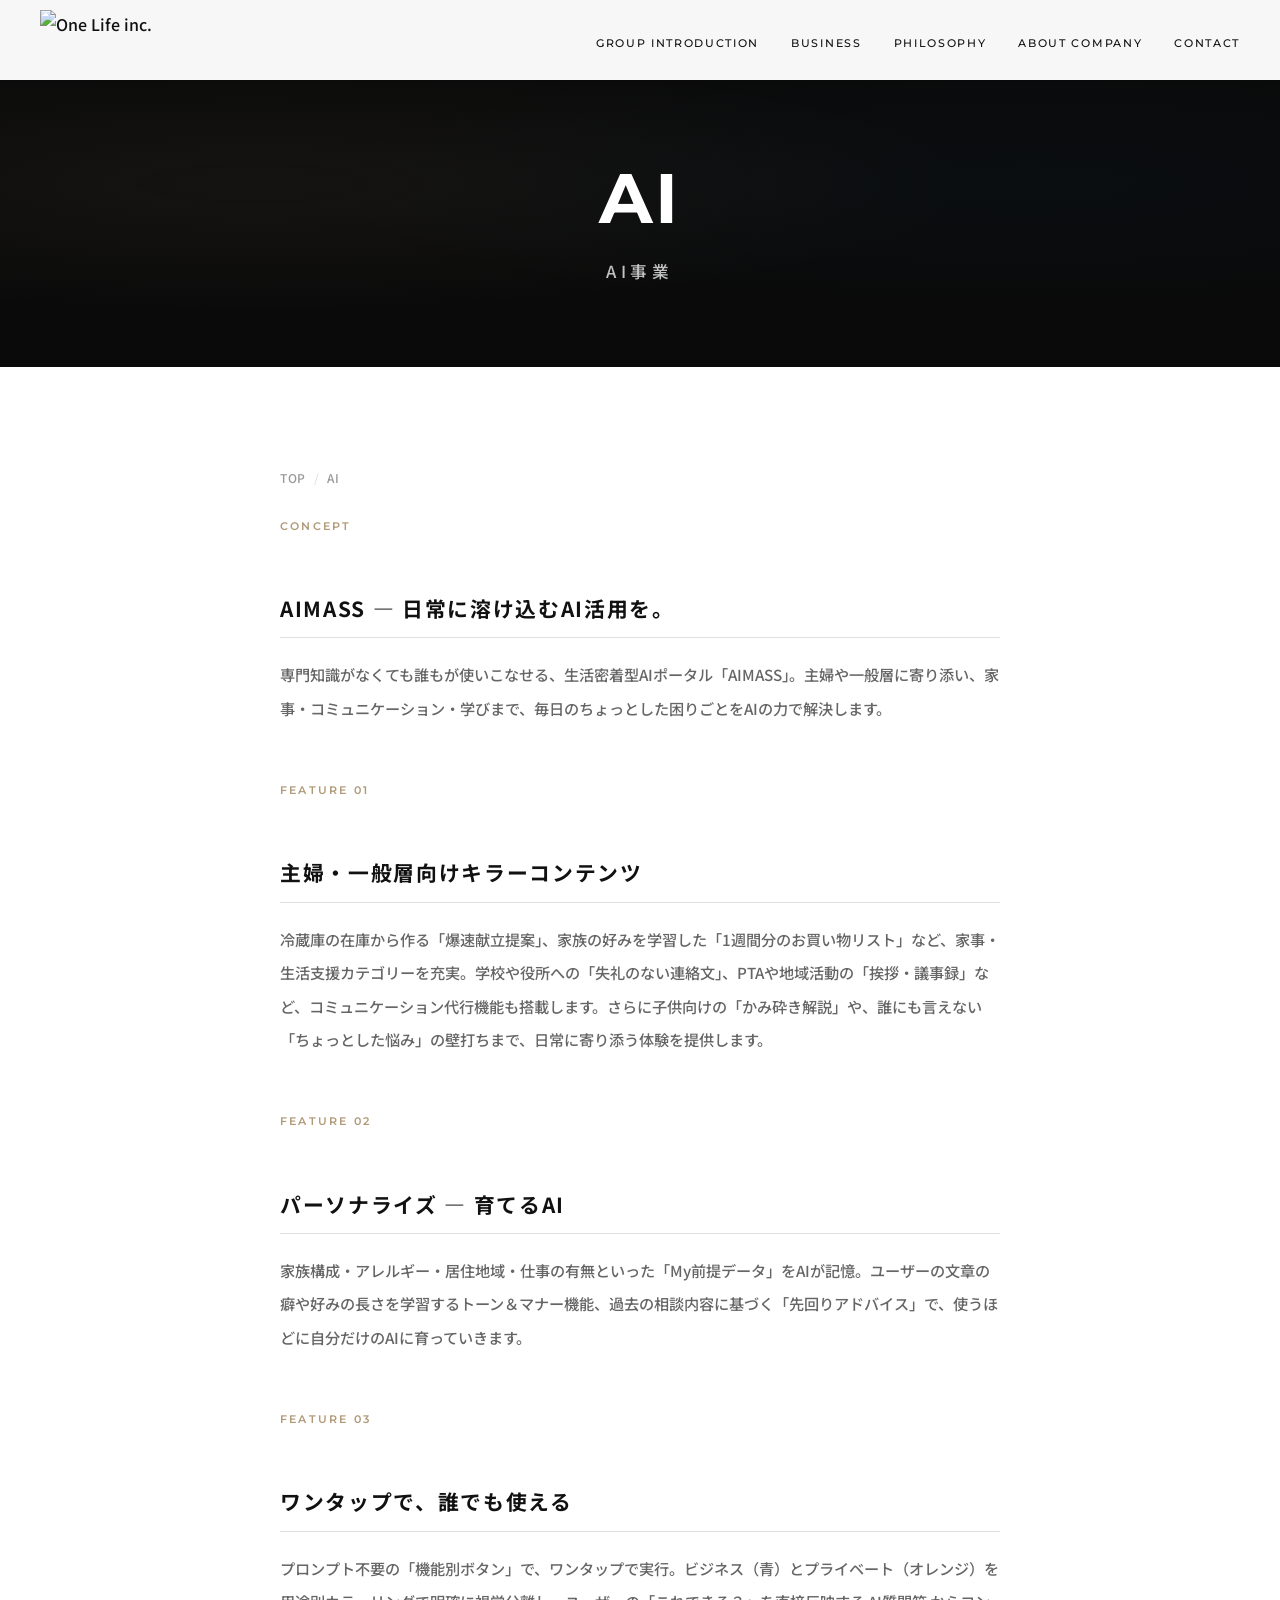
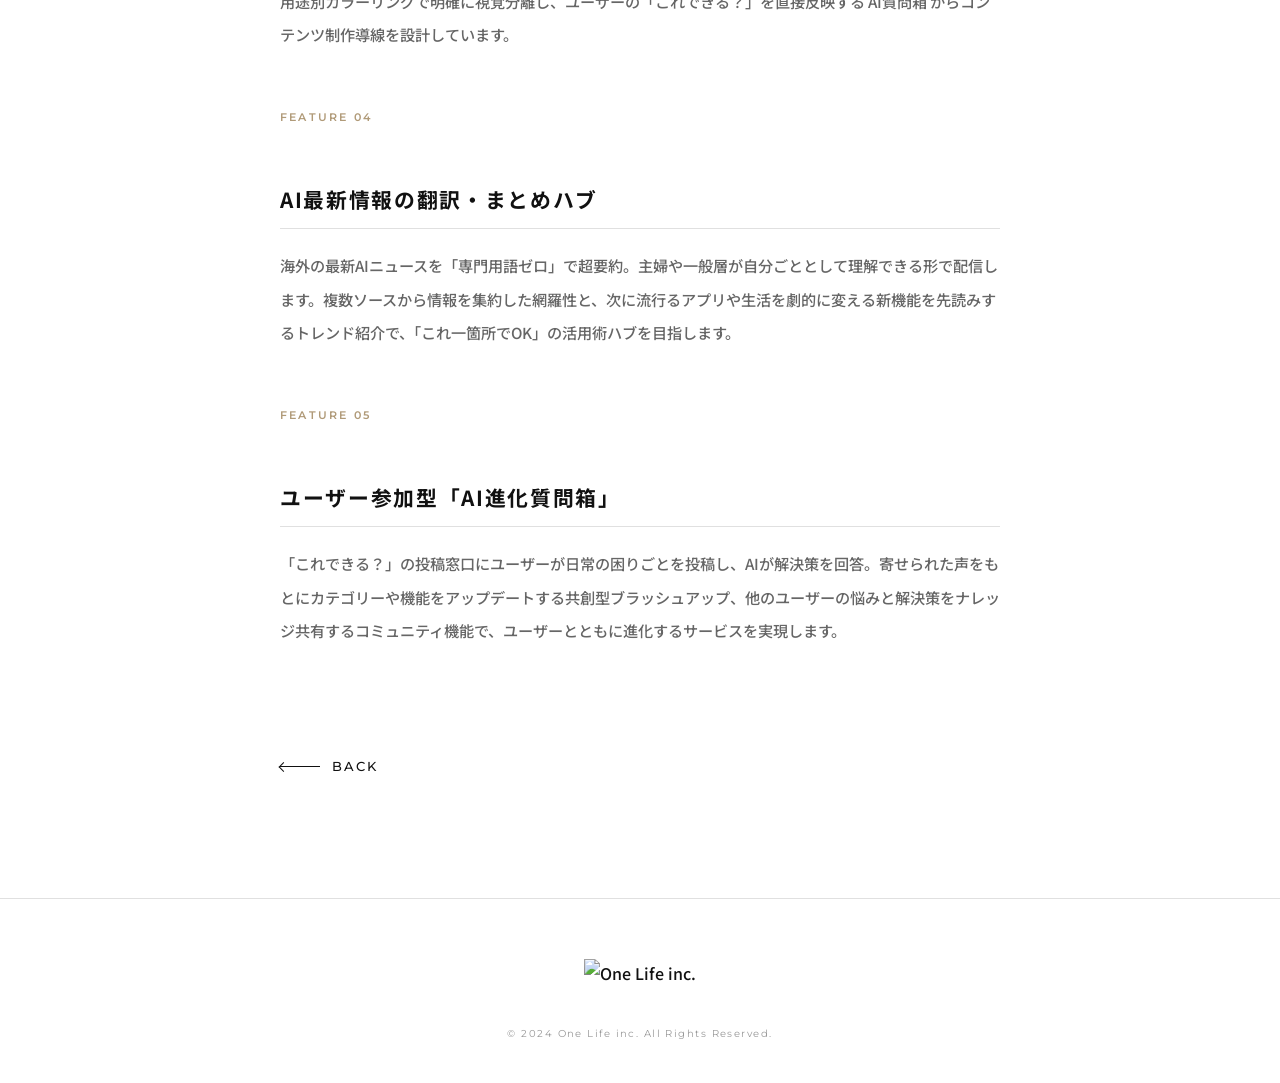
==== ai.html @ 0513c684 "Unify page titles to 株式会社OneLife across all pages Co-Authored-By: Claude Opus 4.6 (1M context) <nore" ====
<!DOCTYPE html>
<html lang="ja">
<head>
  <meta charset="UTF-8">
  <meta name="viewport" content="width=device-width, initial-scale=1.0">
  <title>株式会社OneLife</title>
  <link rel="preconnect" href="https://fonts.googleapis.com">
  <link rel="preconnect" href="https://fonts.gstatic.com" crossorigin>
  <link href="https://fonts.googleapis.com/css2?family=Cormorant+Garamond:ital,wght@0,300;0,400;0,500;0,600;0,700;1,300;1,400&family=Noto+Sans+JP:wght@100;300;400;500;700&family=Noto+Serif+JP:wght@300;400;500;600;700&family=Montserrat:wght@300;400;500;600;700&display=swap" rel="stylesheet">
  <link rel="icon" href="https://res.cloudinary.com/duismpfyp/image/upload/b_white,r_max/v1774767021/OneLife_pcms1d.png" type="image/png">
  <link rel="stylesheet" href="css/style.css">
  <link rel="stylesheet" href="css/subpage.css">
</head>
<body>
  <header id="header" class="header is-scrolled">
    <div class="header-inner">
      <a href="index.html" class="logo">
        <img src="https://res.cloudinary.com/duismpfyp/image/upload/v1774767021/OneLife_pcms1d.png" alt="One Life inc." class="logo-img">
      </a>
      <nav class="nav-primary">
        <ul class="nav-list">
          <li><a href="index.html#introduction">GROUP INTRODUCTION</a></li>
          <li><a href="index.html#business">BUSINESS</a></li>
          <li><a href="index.html#message">PHILOSOPHY</a></li>
          <li><a href="index.html#company">ABOUT COMPANY</a></li>
          <li><a href="index.html#contact">CONTACT</a></li>
        </ul>
      </nav>
      <button class="hamburger" id="hamburger" aria-label="メニューを開く">
        <span></span><span></span><span></span>
      </button>
    </div>
  </header>
  <div class="mobile-nav" id="mobileNav">
    <nav>
      <ul>
        <li><a href="index.html#introduction">GROUP INTRODUCTION</a></li>
        <li><a href="index.html#business">BUSINESS</a></li>
        <li><a href="index.html#message">PHILOSOPHY</a></li>
        <li><a href="index.html#company">ABOUT COMPANY</a></li>
        <li><a href="index.html#contact">CONTACT</a></li>
      </ul>
    </nav>
  </div>

  <div class="page-header">
    <div class="page-header-inner">
      <span class="section-label">AI</span>
      <h1 class="section-title">AI事業</h1>
    </div>
  </div>

  <div class="page-body">
    <div class="container">
      <div class="breadcrumb">
        <a href="index.html">TOP</a><span>/</span>AI
      </div>

      <div class="page-content">
        <div class="mvv-block">
          <span class="mvv-label">CONCEPT</span>
          <h3 class="mvv-heading">AIMASS ― 日常に溶け込むAI活用を。</h3>
          <p>専門知識がなくても誰もが使いこなせる、生活密着型AIポータル「AIMASS」。主婦や一般層に寄り添い、家事・コミュニケーション・学びまで、毎日のちょっとした困りごとをAIの力で解決します。</p>
        </div>

        <div class="mvv-block">
          <span class="mvv-label">FEATURE 01</span>
          <h3 class="mvv-heading">主婦・一般層向けキラーコンテンツ</h3>
          <p>冷蔵庫の在庫から作る「爆速献立提案」、家族の好みを学習した「1週間分のお買い物リスト」など、家事・生活支援カテゴリーを充実。学校や役所への「失礼のない連絡文」、PTAや地域活動の「挨拶・議事録」など、コミュニケーション代行機能も搭載します。さらに子供向けの「かみ砕き解説」や、誰にも言えない「ちょっとした悩み」の壁打ちまで、日常に寄り添う体験を提供します。</p>
        </div>

        <div class="mvv-block">
          <span class="mvv-label">FEATURE 02</span>
          <h3 class="mvv-heading">パーソナライズ ― 育てるAI</h3>
          <p>家族構成・アレルギー・居住地域・仕事の有無といった「My前提データ」をAIが記憶。ユーザーの文章の癖や好みの長さを学習するトーン＆マナー機能、過去の相談内容に基づく「先回りアドバイス」で、使うほどに自分だけのAIに育っていきます。</p>
        </div>

        <div class="mvv-block">
          <span class="mvv-label">FEATURE 03</span>
          <h3 class="mvv-heading">ワンタップで、誰でも使える</h3>
          <p>プロンプト不要の「機能別ボタン」で、ワンタップで実行。ビジネス（青）とプライベート（オレンジ）を用途別カラーリングで明確に視覚分離し、ユーザーの「これできる？」を直接反映する AI質問箱 からコンテンツ制作導線を設計しています。</p>
        </div>

        <div class="mvv-block">
          <span class="mvv-label">FEATURE 04</span>
          <h3 class="mvv-heading">AI最新情報の翻訳・まとめハブ</h3>
          <p>海外の最新AIニュースを「専門用語ゼロ」で超要約。主婦や一般層が自分ごととして理解できる形で配信します。複数ソースから情報を集約した網羅性と、次に流行るアプリや生活を劇的に変える新機能を先読みするトレンド紹介で、「これ一箇所でOK」の活用術ハブを目指します。</p>
        </div>

        <div class="mvv-block">
          <span class="mvv-label">FEATURE 05</span>
          <h3 class="mvv-heading">ユーザー参加型「AI進化質問箱」</h3>
          <p>「これできる？」の投稿窓口にユーザーが日常の困りごとを投稿し、AIが解決策を回答。寄せられた声をもとにカテゴリーや機能をアップデートする共創型ブラッシュアップ、他のユーザーの悩みと解決策をナレッジ共有するコミュニティ機能で、ユーザーとともに進化するサービスを実現します。</p>
        </div>
      </div>

      <a href="index.html#ai" class="back-link"><span class="back-arrow"></span> BACK</a>
    </div>
  </div>

  <footer class="footer">
    <div class="footer-inner">
      <div class="footer-logo">
        <img src="https://res.cloudinary.com/duismpfyp/image/upload/v1774767021/OneLife_pcms1d.png" alt="One Life inc." class="footer-logo-img">
      </div>
      <p class="footer-copyright">&copy; 2024 One Life inc. All Rights Reserved.</p>
    </div>
  </footer>
  <script src="js/main.js"></script>
</body>
</html>
---- css/style.css ----
/* ============================================
   One Life inc. - Corporate Website
   Design inspired by Roland Group HD
   ============================================ */

/* --- Reset & Base --- */
*,
*::before,
*::after {
  margin: 0;
  padding: 0;
  box-sizing: border-box;
}

:root {
  --color-primary: #c9b090;
  --color-primary-dark: #b09a78;
  --color-accent: #066aab;
  --color-black: #111111;
  --color-dark: #1a1a1a;
  --color-gray: #666666;
  --color-gray-light: #999999;
  --color-border: #e0e0e0;
  --color-bg: #ffffff;
  --color-bg-dark: #0a0a0a;
  --color-bg-section: #f8f7f5;

  --font-en: 'Cormorant Garamond', 'Montserrat', serif;
  --font-en-sans: 'Montserrat', sans-serif;
  --font-jp: 'Noto Sans JP', 'Hiragino Kaku Gothic ProN', sans-serif;

  --header-height: 80px;
  --container-width: 1200px;

  --ease-out-expo: cubic-bezier(0.16, 1, 0.3, 1);
  --ease-out-quart: cubic-bezier(0.25, 1, 0.5, 1);
}

html {
  font-size: 16px;
  scroll-behavior: smooth;
  -webkit-font-smoothing: antialiased;
  -moz-osx-font-smoothing: grayscale;
}

body {
  font-family: var(--font-jp);
  color: var(--color-black);
  background: var(--color-bg);
  line-height: 1.8;
  font-weight: 500;
  overflow-x: hidden;
}

a {
  color: inherit;
  text-decoration: none;
  transition: opacity 0.3s ease;
}

a:hover {
  opacity: 0.7;
}

ul {
  list-style: none;
}

img {
  max-width: 100%;
  height: auto;
  display: block;
}

.container {
  max-width: var(--container-width);
  margin: 0 auto;
  padding: 0 40px;
}

/* --- Loading Screen --- */
.loading {
  position: fixed;
  top: 0;
  left: 0;
  width: 100%;
  height: 100%;
  background: var(--color-bg-dark);
  z-index: 9999;
  display: flex;
  align-items: center;
  justify-content: center;
  transition: opacity 0.8s var(--ease-out-expo), visibility 0.8s;
}

.loading.is-hidden {
  opacity: 0;
  visibility: hidden;
}

.loading-inner {
  text-align: center;
}

.loading-logo {
  display: flex;
  justify-content: center;
  margin-bottom: 30px;
}

.loading-bar {
  width: 200px;
  height: 1px;
  background: rgba(255, 255, 255, 0.15);
  margin: 0 auto;
  overflow: hidden;
}

.loading-bar-fill {
  width: 0;
  height: 100%;
  background: var(--color-primary);
  transition: width 1.5s var(--ease-out-expo);
}

.loading.is-loading .loading-bar-fill {
  width: 100%;
}

/* --- Header --- */
.header {
  position: fixed;
  top: 0;
  left: 0;
  width: 100%;
  height: var(--header-height);
  z-index: 1000;
  transition: background 0.4s ease, box-shadow 0.4s ease;
}

.header.is-scrolled {
  background: rgba(255, 255, 255, 0.97);
  backdrop-filter: blur(10px);
  box-shadow: 0 1px 0 rgba(0, 0, 0, 0.06);
}

.header-inner {
  max-width: 1400px;
  margin: 0 auto;
  padding: 0 40px;
  height: 100%;
  display: flex;
  align-items: center;
  justify-content: space-between;
}

.logo {
  display: flex;
  align-items: baseline;
  gap: 6px;
}

.logo-img {
  height: 60px;
  width: auto;
  transition: filter 0.4s ease;
}

.header:not(.is-scrolled) .logo-img {
  /* dark logo on white hero */
}

.loading-logo-img {
  height: 50px;
  width: auto;
  filter: brightness(0) invert(1);
}

.footer-logo-img {
  height: 36px;
  width: auto;
  margin: 0 auto;
}

/* Navigation */
.nav-primary {
  display: none;
}

@media (min-width: 1024px) {
  .nav-primary {
    display: block;
  }
}

.nav-list {
  display: flex;
  gap: 32px;
}

.nav-list a {
  font-family: var(--font-en-sans);
  font-size: 0.7rem;
  font-weight: 500;
  letter-spacing: 0.15em;
  text-transform: uppercase;
  color: var(--color-black);
  position: relative;
  padding: 4px 0;
  transition: color 0.4s ease;
}

.header:not(.is-scrolled) .nav-list a {
  color: var(--color-black);
}

.nav-list a::after {
  content: '';
  position: absolute;
  bottom: 0;
  left: 0;
  width: 0;
  height: 1px;
  background: var(--color-primary);
  transition: width 0.4s var(--ease-out-expo);
}

.nav-list a:hover {
  opacity: 1;
}

.nav-list a:hover::after {
  width: 100%;
}

/* Hamburger */
.hamburger {
  display: flex;
  flex-direction: column;
  justify-content: center;
  gap: 6px;
  width: 32px;
  height: 32px;
  background: none;
  border: none;
  cursor: pointer;
  padding: 0;
  z-index: 1001;
}

@media (min-width: 1024px) {
  .hamburger {
    display: none;
  }
}

.hamburger span {
  display: block;
  width: 100%;
  height: 1px;
  background: var(--color-black);
  transition: transform 0.4s var(--ease-out-expo), opacity 0.4s ease, background 0.4s ease;
}

.header:not(.is-scrolled) .hamburger span {
  background: var(--color-black);
}

.hamburger.is-active span:nth-child(1) {
  transform: translateY(3.5px) rotate(45deg);
}

.hamburger.is-active span:nth-child(2) {
  opacity: 0;
}

.hamburger.is-active span:nth-child(3) {
  transform: translateY(-3.5px) rotate(-45deg);
}

/* Mobile Nav */
.mobile-nav {
  position: fixed;
  top: 0;
  left: 0;
  width: 100%;
  height: 100%;
  background: rgba(10, 10, 10, 0.97);
  z-index: 999;
  display: flex;
  align-items: center;
  justify-content: center;
  opacity: 0;
  visibility: hidden;
  transition: opacity 0.5s var(--ease-out-expo), visibility 0.5s;
}

.mobile-nav.is-open {
  opacity: 1;
  visibility: visible;
}

.mobile-nav ul {
  text-align: center;
}

.mobile-nav li {
  margin-bottom: 24px;
}

.mobile-nav a {
  font-family: var(--font-en-sans);
  font-size: 0.9rem;
  font-weight: 400;
  letter-spacing: 0.25em;
  color: #fff;
  display: inline-block;
  padding: 8px 0;
  position: relative;
}

.mobile-nav a::after {
  content: '';
  position: absolute;
  bottom: 0;
  left: 50%;
  transform: translateX(-50%);
  width: 0;
  height: 1px;
  background: var(--color-primary);
  transition: width 0.4s var(--ease-out-expo);
}

.mobile-nav a:hover::after {
  width: 100%;
}

.mobile-nav a:hover {
  opacity: 1;
}

/* --- Hero Section --- */
.hero {
  position: relative;
  height: 100vh;
  min-height: 500px;
  display: flex;
  align-items: center;
  justify-content: center;
  overflow: hidden;
}

.hero-bg {
  position: absolute;
  top: 0;
  left: 0;
  width: 100%;
  height: 100%;
  background: #ffffff;
}

@keyframes gradientShift {
  0% { background-position: 0% 50%; }
  50% { background-position: 100% 50%; }
  100% { background-position: 0% 50%; }
}

.hero-overlay {
  display: none;
}

.hero-content {
  position: relative;
  z-index: 2;
  text-align: center;
  padding: 0 20px;
}

.hero-logo {
  margin-bottom: -8%;
  display: flex;
  justify-content: center;
  align-items: center;
}

.hero-logo-img {
  width: min(70vh, 92vw, 1200px);
  height: auto;
  aspect-ratio: 1 / 1;
  object-fit: contain;
  opacity: 0.9;
}

.hero-catch-jp {
  font-family: 'Noto Serif JP', 'Hiragino Mincho ProN', 'Yu Mincho', serif;
  font-size: clamp(0.85rem, 1.8vw, 1.3rem);
  font-weight: 500;
  color: var(--color-black);
  letter-spacing: 0.15em;
  line-height: 1.6;
  margin-bottom: 30px;
}

.hero-scroll {
  display: flex;
  flex-direction: column;
  align-items: center;
  gap: 10px;
}

.hero-scroll span {
  font-family: var(--font-en-sans);
  font-size: 0.6rem;
  font-weight: 400;
  letter-spacing: 0.3em;
  color: var(--color-gray-light);
}

.hero-scroll-line {
  width: 1px;
  height: 60px;
  background: linear-gradient(to bottom, var(--color-black), transparent);
  animation: scrollLine 2s ease-in-out infinite;
}

@keyframes scrollLine {
  0% { opacity: 0; transform: scaleY(0); transform-origin: top; }
  50% { opacity: 1; transform: scaleY(1); transform-origin: top; }
  51% { transform-origin: bottom; }
  100% { opacity: 0; transform: scaleY(0); transform-origin: bottom; }
}

/* --- Section Common --- */
.section {
  padding: 120px 0;
}

.section-header {
  margin-bottom: 60px;
  text-align: center;
}

.section-label {
  display: block;
  font-family: var(--font-en-sans);
  font-size: 0.65rem;
  font-weight: 500;
  letter-spacing: 0.3em;
  color: var(--color-primary);
  margin-bottom: 12px;
  text-transform: uppercase;
}

.section-title {
  font-family: var(--font-jp);
  font-size: clamp(1.5rem, 3vw, 2rem);
  font-weight: 700;
  letter-spacing: 0.15em;
  color: var(--color-black);
}

/* --- Introduction Section --- */
.section-introduction {
  background: var(--color-bg);
}

.intro-layout {
  display: grid;
  grid-template-columns: 45% 1fr;
  gap: clamp(40px, 6vw, 100px);
  align-items: center;
}

.intro-image {
  width: 100%;
  overflow: hidden;
}

.intro-image img {
  width: 100%;
  height: auto;
  aspect-ratio: 4 / 3;
  object-fit: cover;
  display: block;
}

.intro-body {
  padding: 20px 0;
}

.intro-title {
  font-family: var(--font-en-sans, 'Montserrat', sans-serif);
  font-size: clamp(2.2rem, 5vw, 4.5rem);
  font-weight: 800;
  line-height: 1.05;
  letter-spacing: 0.02em;
  color: var(--color-black);
  margin-bottom: 28px;
}

.intro-subtitle {
  display: inline-block;
  font-family: var(--font-jp);
  font-size: clamp(0.95rem, 1.4vw, 1.15rem);
  font-weight: 500;
  letter-spacing: 0.25em;
  color: #fff;
  background: #8a8a8a;
  padding: 10px 22px 10px 28px;
  margin-bottom: 48px;
}

.intro-text {
  font-family: var(--font-jp);
  font-size: clamp(0.9rem, 1.05vw, 1rem);
  line-height: 2.1;
  letter-spacing: 0.08em;
  color: var(--color-gray);
}

.intro-text p {
  margin: 0 0 18px;
}

.intro-text p:last-child {
  margin-bottom: 0;
}

@media (max-width: 900px) {
  .intro-layout {
    grid-template-columns: 1fr;
    gap: 40px;
  }
  .intro-image {
    width: 96%;
    margin-left: -24px;
  }
  .intro-body {
    padding: 0;
  }
  .intro-subtitle {
    margin-bottom: 32px;
  }
}

/* --- Philosophy Section --- */
.section-philosophy {
  position: relative;
  background: var(--color-bg-dark);
  padding: 120px 0;
  overflow: hidden;
}

.section-philosophy--simple {
  background: var(--color-bg);
  text-align: center;
}

.section-philosophy .section-label {
  color: var(--color-primary);
}

.section-philosophy .section-title {
  color: #fff;
}

.section-philosophy--simple .section-title {
  color: var(--color-black);
}

.philosophy-more {
  display: flex;
  justify-content: center;
  margin-top: 60px;
}

/* Large centered heading (ABOUT COMPANY style) */
.centered-heading {
  text-align: center;
  margin-bottom: 40px;
}

.centered-heading-title {
  font-family: var(--font-en-sans);
  font-size: clamp(1.8rem, 5.5vw, 4.5rem);
  font-weight: 700;
  letter-spacing: 0.02em;
  line-height: 1.1;
  color: var(--color-black);
  margin: 0 0 28px;
  white-space: nowrap;
}

.centered-heading-sub {
  font-family: var(--font-jp);
  font-size: clamp(0.95rem, 1.3vw, 1.15rem);
  font-weight: 500;
  letter-spacing: 0.3em;
  color: var(--color-gray);
  margin: 0;
}

.philosophy-bg {
  position: absolute;
  top: 0;
  left: 0;
  width: 100%;
  height: 100%;
  background:
    radial-gradient(ellipse at 20% 50%, rgba(201, 176, 144, 0.06) 0%, transparent 50%),
    radial-gradient(ellipse at 80% 50%, rgba(6, 106, 171, 0.04) 0%, transparent 50%);
}

.philosophy-links {
  position: relative;
  z-index: 1;
  display: grid;
  grid-template-columns: 1fr 1fr;
  gap: 30px;
  max-width: 700px;
  margin: 0 auto;
}

.philosophy-grid {
  position: relative;
  z-index: 1;
  display: grid;
  grid-template-columns: 1fr 1fr;
  gap: 80px;
  max-width: 1100px;
  margin: 0 auto;
}

.philosophy-stack {
  position: relative;
  z-index: 1;
  display: flex;
  flex-direction: column;
  gap: 60px;
  max-width: 1200px;
  margin: 0 auto;
}

.philosophy-split {
  display: grid;
  grid-template-columns: minmax(280px, 42%) 1fr;
  align-items: stretch;
  min-height: 360px;
  transition: transform 0.5s var(--ease-out-expo);
}

.philosophy-split:hover {
  opacity: 1;
  transform: translateY(-4px);
}

.philosophy-split-text {
  background: var(--color-primary);
  color: #fff;
  display: flex;
  flex-direction: column;
  justify-content: center;
  padding: 60px 50px;
  transition: background-color 0.5s ease;
}

.philosophy-split:hover .philosophy-split-text {
  background: var(--color-primary-dark);
}

.philosophy-split-title {
  font-family: var(--font-en-sans);
  font-size: clamp(2rem, 4vw, 3.2rem);
  font-weight: 700;
  letter-spacing: 0.04em;
  line-height: 1.1;
  color: #fff;
  margin: 0 0 22px;
}

.philosophy-split-sub {
  font-family: var(--font-jp);
  font-size: clamp(0.9rem, 1.1vw, 1.05rem);
  font-weight: 500;
  letter-spacing: 0.3em;
  color: #fff;
  margin: 0;
}

.philosophy-split-image {
  position: relative;
  overflow: hidden;
}

.philosophy-split-image img {
  width: 100%;
  height: 100%;
  object-fit: cover;
  display: block;
  filter: grayscale(100%);
  transition: transform 0.8s var(--ease-out-expo), filter 0.6s ease;
}

.philosophy-split:hover .philosophy-split-image img {
  transform: scale(1.04);
  filter: grayscale(70%);
}

@media (max-width: 768px) {
  .philosophy-stack {
    gap: 40px;
  }
  .philosophy-split {
    grid-template-columns: 1fr;
    min-height: auto;
  }
  .philosophy-split-text {
    padding: 40px 28px;
  }
  .philosophy-split-image {
    aspect-ratio: 16 / 10;
  }
}

/* --- Message Section (代表挨拶) --- */
.section-message {
  background: var(--color-bg);
}

.message-split {
  display: grid;
  grid-template-columns: minmax(320px, 55%) 1fr;
  align-items: stretch;
  min-height: 480px;
  max-width: 1400px;
  margin: 0 auto;
  transition: transform 0.5s var(--ease-out-expo);
}

.message-split:hover {
  opacity: 1;
  transform: translateY(-4px);
}

.message-split-text {
  display: flex;
  flex-direction: column;
  justify-content: center;
  padding: 80px clamp(40px, 6vw, 90px);
  background: var(--color-bg);
  transition: background-color 0.5s ease;
  overflow: hidden;
}

.message-split:hover .message-split-text {
  background: var(--color-primary);
}

.message-split-title {
  font-family: var(--font-en-sans);
  font-size: clamp(2.8rem, 3.8vw, 3.5rem);
  font-weight: 700;
  letter-spacing: 0.02em;
  line-height: 1.05;
  color: var(--color-black);
  margin: 0 0 32px;
  transition: color 0.5s ease;
}

.message-split-sub {
  font-family: var(--font-jp);
  font-size: clamp(0.9rem, 1.1vw, 1.05rem);
  font-weight: 500;
  letter-spacing: 0.3em;
  color: var(--color-gray);
  margin: 0;
  transition: color 0.5s ease;
}

.message-split:hover .message-split-title,
.message-split:hover .message-split-sub {
  color: #fff;
}

.message-split-image {
  position: relative;
  overflow: hidden;
}

.message-split-image img {
  width: 100%;
  height: 100%;
  object-fit: cover;
  display: block;
  filter: grayscale(100%);
  transition: transform 0.8s var(--ease-out-expo), filter 0.6s ease;
}

.message-split:hover .message-split-image img {
  transform: scale(1.04);
  filter: grayscale(60%);
}

@media (max-width: 768px) {
  .message-split {
    grid-template-columns: 1fr;
    min-height: auto;
  }
  .message-split-text {
    padding: 50px 32px;
  }
  .message-split-title {
    font-size: clamp(2rem, 9vw, 3.2rem);
  }
  .message-split-image {
    aspect-ratio: 4 / 3;
  }
}

.philosophy-block {
  position: relative;
  display: block;
  text-align: center;
  padding: 60px 24px;
  overflow: hidden;
  border: 1px solid rgba(255, 255, 255, 0.08);
  transition: border-color 0.5s ease, background-color 0.5s ease, transform 0.5s var(--ease-out-expo);
}

.philosophy-block::before {
  content: '';
  position: absolute;
  inset: 0;
  background-image: var(--block-image, none);
  background-size: cover;
  background-position: center;
  opacity: 0;
  transition: opacity 0.6s ease;
  z-index: 0;
}

.philosophy-block::after {
  content: '';
  position: absolute;
  inset: 0;
  background: rgba(10, 10, 10, 0);
  transition: background 0.6s ease;
  z-index: 1;
}

.philosophy-block-inner {
  position: relative;
  z-index: 2;
}

.philosophy-block:hover {
  opacity: 1;
  border-color: var(--color-primary);
  background-color: rgba(201, 176, 144, 0.12);
  transform: translateY(-4px);
}

.philosophy-block--has-image:hover::before {
  opacity: 0.45;
}

.philosophy-block--has-image:hover::after {
  background: rgba(10, 10, 10, 0.35);
}

.philosophy-block:hover .philosophy-block-title {
  color: var(--color-primary);
}

.philosophy-block:hover .biz-card-arrow {
  background: var(--color-primary);
}

.philosophy-block:hover .biz-card-arrow::after {
  border-right-color: var(--color-primary);
  border-top-color: var(--color-primary);
}

.philosophy-block-title {
  transition: color 0.5s ease;
}

.philosophy-block-title {
  font-family: var(--font-en-sans);
  font-size: clamp(2.2rem, 4.5vw, 3.5rem);
  font-weight: 300;
  letter-spacing: 0.08em;
  color: #fff;
  line-height: 1.1;
  margin: 0 0 18px;
}

.philosophy-block-subtitle {
  font-family: var(--font-jp);
  font-size: clamp(0.85rem, 1vw, 0.95rem);
  font-weight: 500;
  letter-spacing: 0.3em;
  color: rgba(255, 255, 255, 0.7);
  margin: 0 0 36px;
}

.philosophy-block .biz-card-link {
  justify-content: center;
  color: rgba(255, 255, 255, 0.55);
}

.philosophy-block .biz-card-arrow {
  background: rgba(255, 255, 255, 0.55);
}

.philosophy-block .biz-card-arrow::after {
  border-right-color: rgba(255, 255, 255, 0.55);
  border-top-color: rgba(255, 255, 255, 0.55);
}

@media (max-width: 768px) {
  .philosophy-grid {
    grid-template-columns: 1fr;
    gap: 60px;
  }
  .philosophy-block {
    padding: 20px 0;
  }
}

@media (max-width: 767px) {
  .philosophy-links {
    grid-template-columns: 1fr;
    gap: 20px;
  }
}

.philosophy-link-card {
  display: flex;
  align-items: center;
  justify-content: space-between;
  padding: 32px 36px;
  border: 1px solid rgba(255, 255, 255, 0.15);
  transition: border-color 0.4s ease, background 0.4s ease;
}

.philosophy-link-card:hover {
  opacity: 1;
  border-color: var(--color-primary);
  background: rgba(255, 255, 255, 0.03);
}

.philosophy-link-label {
  font-family: var(--font-jp);
  font-size: 1.1rem;
  font-weight: 700;
  color: #fff;
  letter-spacing: 0.1em;
}

.philosophy-link-arrow {
  display: inline-block;
  width: 40px;
  height: 1px;
  background: rgba(255, 255, 255, 0.4);
  position: relative;
  transition: width 0.4s var(--ease-out-expo), background 0.4s ease;
}

.philosophy-link-arrow::after {
  content: '';
  position: absolute;
  right: 0;
  top: 50%;
  width: 7px;
  height: 7px;
  border-right: 1px solid rgba(255, 255, 255, 0.4);
  border-top: 1px solid rgba(255, 255, 255, 0.4);
  transform: translateY(-50%) rotate(45deg);
  transition: border-color 0.4s ease;
}

.philosophy-link-card:hover .philosophy-link-arrow {
  width: 55px;
  background: var(--color-primary);
}

.philosophy-link-card:hover .philosophy-link-arrow::after {
  border-color: var(--color-primary);
}

/* --- News Section --- */
.section-news {
  background: var(--color-bg-section);
}

.news-list {
  max-width: 900px;
  margin: 0 auto;
}

.news-more {
  display: flex;
  justify-content: center;
  margin-top: 60px;
}

.news-item {
  display: flex;
  align-items: baseline;
  gap: 20px;
  padding: 24px 0;
  border-bottom: 1px solid var(--color-border);
  flex-wrap: wrap;
}

.news-item:first-child {
  border-top: 1px solid var(--color-border);
}

.news-date {
  font-family: var(--font-en-sans);
  font-size: 0.8rem;
  font-weight: 500;
  letter-spacing: 0.1em;
  color: var(--color-gray-light);
  flex-shrink: 0;
}

.news-category {
  display: inline-block;
  font-size: 0.65rem;
  font-weight: 500;
  letter-spacing: 0.1em;
  color: #fff;
  background: var(--color-primary);
  padding: 3px 12px;
  flex-shrink: 0;
}

.news-title {
  font-size: 0.9rem;
  font-weight: 500;
  color: var(--color-black);
  line-height: 1.6;
}

@media (max-width: 767px) {
  .news-item {
    flex-direction: column;
    gap: 8px;
  }

  .news-item > :first-child {
    display: flex;
    gap: 12px;
    align-items: center;
  }
}

/* --- Business Section (Roland-style cards) --- */
.section-business {
  background: var(--color-bg);
}

.biz-card {
  margin-bottom: 100px;
}

.biz-card:last-child {
  margin-bottom: 0;
}

/* Header: "BUSINESS 01" */
.biz-card-header {
  display: flex;
  align-items: baseline;
  gap: 16px;
  margin-bottom: 16px;
}

.biz-card-label {
  font-family: var(--font-en-sans);
  font-size: 0.85rem;
  font-weight: 500;
  letter-spacing: 0.25em;
  color: var(--color-primary-dark);
  text-transform: uppercase;
}

.biz-card-num {
  font-family: var(--font-en);
  font-style: italic;
  font-size: 2.2rem;
  font-weight: 400;
  letter-spacing: 0.05em;
  color: var(--color-primary-dark);
  line-height: 1;
}

/* Divider line */
.biz-card-divider {
  width: 100%;
  height: 1px;
  background: var(--color-primary);
  margin-bottom: 48px;
}

/* Body: text left, image right */
.biz-card-body {
  display: grid;
  grid-template-columns: 1fr;
  gap: 40px;
}

@media (min-width: 768px) {
  .biz-card-body {
    grid-template-columns: 1fr 1fr;
    gap: 60px;
  }

  .biz-card--reverse .biz-card-body {
    direction: rtl;
  }

  .biz-card--reverse .biz-card-body > * {
    direction: ltr;
  }

  .biz-card--reverse .biz-card-header {
    text-align: right;
    justify-content: flex-end;
  }
}

/* Text area */
.biz-card-text {
  display: flex;
  flex-direction: column;
  justify-content: center;
}

.biz-card-title {
  font-family: var(--font-en-sans);
  font-size: clamp(2rem, 4vw, 3rem);
  font-weight: 300;
  letter-spacing: 0.08em;
  color: var(--color-black);
  margin-bottom: 32px;
  line-height: 1.2;
}

.biz-card-desc {
  font-size: 0.95rem;
  font-weight: 400;
  color: #555;
  line-height: 2.2;
  margin-bottom: 48px;
}

/* VIEW MORE link with arrow */
.biz-card-link {
  display: inline-flex;
  align-items: center;
  gap: 16px;
  font-family: var(--font-en-sans);
  font-size: 0.8rem;
  font-weight: 500;
  letter-spacing: 0.2em;
  color: var(--color-gray-light);
  transition: gap 0.4s var(--ease-out-expo);
}

.biz-card-link:hover {
  opacity: 1;
  gap: 24px;
}

.biz-card-arrow {
  display: inline-block;
  width: 50px;
  height: 1px;
  background: var(--color-gray-light);
  position: relative;
  transition: width 0.4s var(--ease-out-expo);
}

.biz-card-arrow::after {
  content: '';
  position: absolute;
  right: 0;
  top: 50%;
  width: 8px;
  height: 8px;
  border-right: 1px solid var(--color-gray-light);
  border-top: 1px solid var(--color-gray-light);
  transform: translateY(-50%) rotate(45deg);
}

.biz-card-link:hover .biz-card-arrow {
  width: 70px;
}

/* Image area */
.biz-card-image {
  position: relative;
  overflow: hidden;
  aspect-ratio: 16 / 9;
}

img.biz-card-img {
  width: 100%;
  height: 100%;
  object-fit: cover;
  display: block;
  transition: transform 0.8s var(--ease-out-expo);
}

.biz-card:hover .biz-card-img {
  transform: scale(1.03);
}

@media (max-width: 767px) {
  .biz-card {
    margin-bottom: 70px;
  }

  .biz-card-divider {
    margin-bottom: 32px;
  }

  .biz-card-img {
    width: 100%;
  }
}

/* --- Company VIEW MORE --- */
.company-more {
  display: flex;
  justify-content: center;
  margin-top: 60px;
}

/* --- Company Section --- */
.section-company {
  background: #fff;
}

.company-table {
  max-width: 800px;
  margin: 0 auto;
}

.company-info {
  border-top: 1px solid var(--color-border);
}

.company-row {
  display: grid;
  grid-template-columns: 140px 1fr;
  border-bottom: 1px solid var(--color-border);
  padding: 24px 0;
}

.company-row dt {
  font-size: 0.85rem;
  font-weight: 500;
  letter-spacing: 0.08em;
  color: var(--color-black);
}

.company-row dd {
  font-size: 0.9rem;
  color: var(--color-gray);
  line-height: 1.8;
}

/* --- Contact Section --- */
.section-contact-link {
  display: flex;
  align-items: center;
  gap: 24px;
  padding: 80px clamp(32px, 6vw, 90px);
  background: var(--color-bg-dark);
  text-decoration: none;
  transition: background-color 0.5s ease;
}

.section-contact-link:hover {
  opacity: 1;
  background: var(--color-primary);
}

.contact-banner-text {
  font-family: var(--font-en-sans);
  font-size: clamp(1.8rem, 3.5vw, 2.8rem);
  font-weight: 700;
  letter-spacing: 0.08em;
  color: #fff;
}

.contact-banner-arrow {
  display: inline-block;
  width: 80px;
  height: 1px;
  background: #fff;
  position: relative;
  transition: width 0.5s var(--ease-out-expo);
}

.section-contact-link:hover .contact-banner-arrow {
  width: 120px;
}

.contact-banner-arrow::after {
  content: '';
  position: absolute;
  right: 0;
  top: 50%;
  width: 10px;
  height: 10px;
  border-top: 1px solid #fff;
  border-right: 1px solid #fff;
  transform: translateY(-50%) rotate(45deg);
}

/* --- Footer --- */
.footer {
  background: #ffffff;
  border-top: 1px solid var(--color-border);
  padding: 60px 0 40px;
}

.footer-inner {
  max-width: var(--container-width);
  margin: 0 auto;
  padding: 0 40px;
  text-align: center;
}

.footer-logo {
  display: flex;
  justify-content: center;
  margin-bottom: 30px;
}

.footer-nav {
  display: flex;
  justify-content: center;
  gap: 60px;
  margin-bottom: 30px;
  flex-wrap: wrap;
}

.footer-nav-heading {
  font-family: var(--font-en-sans);
  font-size: 0.7rem;
  font-weight: 500;
  letter-spacing: 0.15em;
  color: var(--color-black);
  line-height: 1.6;
}

.footer-nav-heading a {
  color: inherit;
  text-decoration: none;
}

.footer-nav ul {
  display: flex;
  flex-direction: column;
  gap: 10px;
}

.footer-nav a {
  font-family: var(--font-en-sans);
  font-size: 0.65rem;
  font-weight: 400;
  letter-spacing: 0.15em;
  color: var(--color-gray);
}

.footer-nav a:hover {
  opacity: 1;
  color: var(--color-primary);
}

.footer-sns {
  display: flex;
  justify-content: center;
  gap: 20px;
  margin-bottom: 30px;
}

.footer-sns a {
  color: var(--color-gray);
  transition: color 0.3s ease;
}

.footer-sns a:hover {
  opacity: 1;
  color: var(--color-primary);
}

.footer-copyright {
  font-family: var(--font-en-sans);
  font-size: 0.6rem;
  font-weight: 400;
  letter-spacing: 0.15em;
  color: var(--color-gray-light);
}

/* --- Fade Animations --- */
.fade-up {
  opacity: 0;
  transform: translateY(30px);
  transition: opacity 0.8s var(--ease-out-expo), transform 0.8s var(--ease-out-expo);
}

.fade-up.delay-1 {
  transition-delay: 0.15s;
}

.fade-up.delay-2 {
  transition-delay: 0.3s;
}

.fade-up.is-visible {
  opacity: 1;
  transform: translateY(0);
}

/* --- Responsive --- */
@media (max-width: 767px) {
  .section {
    padding: 80px 0;
  }

  .section-philosophy {
    padding: 100px 0;
  }

  .container {
    padding: 0 24px;
  }

  .header-inner {
    padding: 0 20px;
  }

  .header,
  .header.is-scrolled {
    background: transparent;
    backdrop-filter: none;
    box-shadow: none;
  }

  .about-numbers {
    grid-template-columns: repeat(3, 1fr);
    gap: 8px;
  }

  .about-number-item {
    padding: 20px 6px;
  }

  .number {
    font-size: 1.8rem;
  }

  .business-features {
    grid-template-columns: 1fr;
    gap: 10px;
  }

  .timeline {
    padding-left: 80px;
  }

  .timeline::before {
    left: 60px;
  }

  .timeline-item::before {
    left: -24px;
  }

  .timeline-date {
    left: -80px;
    width: 50px;
    font-size: 0.7rem;
  }

  .company-row {
    grid-template-columns: 1fr;
    gap: 8px;
  }
}
---- css/subpage.css ----
/* ============================================
   Subpage Common Styles
   ============================================ */

/* Page Header */
.page-header {
  background: var(--color-bg-dark);
  padding: 160px 0 80px;
  text-align: center;
  position: relative;
  overflow: hidden;
}

.page-header::before {
  content: '';
  position: absolute;
  top: 0;
  left: 0;
  width: 100%;
  height: 100%;
  background:
    radial-gradient(ellipse at 20% 50%, rgba(201, 176, 144, 0.06) 0%, transparent 50%),
    radial-gradient(ellipse at 80% 50%, rgba(6, 106, 171, 0.04) 0%, transparent 50%);
}

.page-header-inner {
  position: relative;
  z-index: 1;
}

.page-header .section-label {
  display: block;
  color: #fff;
  font-family: var(--font-en-sans);
  font-size: clamp(2.2rem, 5.5vw, 4.5rem);
  font-weight: 700;
  letter-spacing: 0.04em;
  line-height: 1.1;
  margin-bottom: 20px;
  text-transform: uppercase;
}

.page-header .section-title {
  color: rgba(255, 255, 255, 0.75);
  font-family: var(--font-jp);
  font-size: clamp(0.95rem, 1.3vw, 1.15rem);
  font-weight: 500;
  letter-spacing: 0.3em;
}

/* Page Body */
.page-body {
  padding: 80px 0 120px;
}

.page-body .container {
  max-width: 800px;
}

/* Breadcrumb */
.breadcrumb {
  padding: 20px 0;
  font-size: 0.75rem;
  color: var(--color-gray-light);
  letter-spacing: 0.05em;
}

.breadcrumb a {
  color: var(--color-gray-light);
  transition: color 0.3s ease;
}

.breadcrumb a:hover {
  opacity: 1;
  color: var(--color-primary);
}

.breadcrumb span {
  margin: 0 8px;
  color: var(--color-border);
}

/* Back link */
.back-link {
  display: inline-flex;
  align-items: center;
  gap: 12px;
  font-family: var(--font-en-sans);
  font-size: 0.8rem;
  font-weight: 500;
  letter-spacing: 0.15em;
  color: var(--color-black);
  margin-top: 60px;
  transition: gap 0.4s var(--ease-out-expo);
}

.back-link:hover {
  opacity: 1;
  gap: 20px;
}

.back-arrow {
  display: inline-block;
  width: 40px;
  height: 1px;
  background: var(--color-black);
  position: relative;
}

.back-arrow::after {
  content: '';
  position: absolute;
  left: 0;
  top: 50%;
  width: 7px;
  height: 7px;
  border-left: 1px solid var(--color-black);
  border-bottom: 1px solid var(--color-black);
  transform: translateY(-50%) rotate(45deg);
}

/* Content typography */
.page-content h3 {
  font-size: 1.3rem;
  font-weight: 700;
  letter-spacing: 0.08em;
  margin: 48px 0 20px;
  padding-bottom: 12px;
  border-bottom: 1px solid var(--color-border);
}

.page-content h3:first-child {
  margin-top: 0;
}

.page-content p {
  font-size: 0.95rem;
  color: var(--color-gray);
  line-height: 2.2;
  margin-bottom: 20px;
}

.page-content .lead {
  font-size: 1.15rem;
  font-weight: 700;
  color: var(--color-black);
  line-height: 2;
  margin-bottom: 32px;
}

/* Page section divider (for combined pages) */
.page-section-divider {
  margin: 100px 0 60px;
  padding-top: 80px;
  border-top: 1px solid var(--color-border);
  text-align: center;
}

.page-section-divider .section-label {
  display: block;
  font-family: var(--font-en-sans);
  font-size: 0.75rem;
  font-weight: 500;
  letter-spacing: 0.3em;
  color: var(--color-primary-dark);
  margin-bottom: 16px;
  text-transform: uppercase;
}

.page-section-title {
  font-family: var(--font-jp);
  font-size: clamp(1.6rem, 3vw, 2.2rem);
  font-weight: 700;
  letter-spacing: 0.1em;
  color: var(--color-black);
  margin: 0;
}

/* MVV Blocks */
.mvv-block {
  margin-bottom: 48px;
}

.mvv-label {
  display: inline-block;
  font-family: var(--font-en-sans);
  font-size: 0.7rem;
  font-weight: 600;
  letter-spacing: 0.2em;
  color: var(--color-primary-dark);
  margin-bottom: 8px;
}

.mvv-heading {
  font-size: 1.5rem;
  font-weight: 700;
  letter-spacing: 0.1em;
  line-height: 1.6;
  margin-bottom: 16px;
  color: var(--color-black);
}

.mvv-block p {
  font-size: 0.95rem;
  color: var(--color-gray);
  line-height: 2.2;
}

/* CEO Message */
.ceo-content {
  max-width: 700px;
  margin: 0 auto;
}

.ceo-lead {
  font-size: 1.2rem;
  font-weight: 700;
  letter-spacing: 0.08em;
  line-height: 2.2;
  margin-bottom: 32px;
  color: var(--color-black);
}

.ceo-text p {
  font-size: 0.95rem;
  color: var(--color-gray);
  line-height: 2.2;
  margin-bottom: 20px;
}

.ceo-signature {
  margin-top: 48px;
  text-align: right;
}

.ceo-company {
  display: block;
  font-size: 0.75rem;
  color: var(--color-gray-light);
  letter-spacing: 0.08em;
  margin-bottom: 4px;
}

.ceo-position {
  display: block;
  font-size: 0.75rem;
  color: var(--color-gray-light);
  letter-spacing: 0.08em;
  margin-bottom: 8px;
}

.ceo-name {
  display: block;
  font-size: 1.5rem;
  font-weight: 700;
  letter-spacing: 0.15em;
}

/* Company Detail Table */
.company-detail-table {
  width: 100%;
  margin-top: 20px;
}

.company-detail-row {
  display: grid;
  grid-template-columns: 140px 1fr;
  border-bottom: 1px solid var(--color-border);
  padding: 24px 0;
}

.company-detail-row:first-child {
  border-top: 1px solid var(--color-border);
}

.company-detail-row dt {
  font-size: 0.85rem;
  font-weight: 700;
  letter-spacing: 0.08em;
}

.company-detail-row dd {
  font-size: 0.9rem;
  color: var(--color-gray);
  line-height: 1.8;
}

.company-history .company-detail-row {
  grid-template-columns: 100px 1fr;
  gap: 24px;
}

.company-history .company-detail-row dt {
  font-family: var(--font-en-sans);
  font-size: 0.9rem;
  font-weight: 600;
  letter-spacing: 0.02em;
  color: var(--color-black);
}

@media (max-width: 767px) {
  .company-detail-row {
    grid-template-columns: 1fr;
    gap: 8px;
  }
  .company-history .company-detail-row {
    grid-template-columns: 80px 1fr;
    gap: 16px;
  }
}

/* Coming Soon */
.coming-soon {
  text-align: center;
  padding: 100px 0;
}

.coming-soon-title {
  font-family: var(--font-en-sans);
  font-size: 1.5rem;
  font-weight: 600;
  letter-spacing: 0.2em;
  color: var(--color-border);
  margin-bottom: 20px;
}

.coming-soon-text {
  font-size: 0.9rem;
  color: var(--color-gray-light);
  letter-spacing: 0.05em;
}

/* Business Detail Hero Image */
.biz-detail-hero {
  width: 100%;
  height: auto;
  display: block;
  margin-bottom: 48px;
}

/* News Page */
.news-list {
  margin-top: 20px;
}

.news-item {
  display: grid;
  grid-template-columns: 120px 80px 1fr;
  gap: 16px;
  align-items: baseline;
  padding: 24px 0;
  border-bottom: 1px solid var(--color-border);
}

.news-item:first-child {
  border-top: 1px solid var(--color-border);
}

.news-date {
  font-family: var(--font-en-sans);
  font-size: 0.85rem;
  font-weight: 500;
  letter-spacing: 0.05em;
  color: var(--color-gray);
}

.news-tag {
  font-family: var(--font-en-sans);
  font-size: 0.65rem;
  font-weight: 600;
  letter-spacing: 0.1em;
  color: var(--color-primary-dark);
  background: rgba(201, 176, 144, 0.12);
  padding: 4px 10px;
  border-radius: 2px;
  text-align: center;
}

.news-title {
  font-size: 0.9rem;
  color: var(--color-black);
  line-height: 1.8;
  margin: 0;
}

@media (max-width: 767px) {
  .news-item {
    grid-template-columns: auto auto;
    gap: 8px;
  }
  .news-title {
    grid-column: 1 / -1;
  }
}

/* Contact Page */
.contact-page-lead {
  font-size: 0.95rem;
  color: var(--color-gray);
  line-height: 2.2;
  margin-bottom: 48px;
  text-align: center;
}

.contact-form {
  max-width: 640px;
  margin: 0 auto;
}

.form-group {
  margin-bottom: 32px;
}

.form-label {
  display: block;
  font-size: 0.85rem;
  font-weight: 700;
  letter-spacing: 0.08em;
  margin-bottom: 10px;
  color: var(--color-black);
}

.form-required {
  font-size: 0.7rem;
  font-weight: 500;
  color: #fff;
  background: var(--color-primary);
  padding: 2px 8px;
  border-radius: 2px;
  margin-left: 8px;
  vertical-align: middle;
}

.form-input,
.form-textarea {
  width: 100%;
  padding: 14px 16px;
  font-family: var(--font-jp);
  font-size: 0.95rem;
  color: var(--color-black);
  background: #fafafa;
  border: 1px solid var(--color-border);
  border-radius: 4px;
  transition: border-color 0.3s ease;
  box-sizing: border-box;
}

.form-input:focus,
.form-textarea:focus {
  outline: none;
  border-color: var(--color-primary);
}

.form-textarea {
  resize: vertical;
}

.form-submit {
  text-align: center;
  margin-top: 48px;
}

.form-submit-btn {
  display: inline-block;
  font-family: var(--font-jp);
  font-size: 0.9rem;
  font-weight: 700;
  letter-spacing: 0.15em;
  color: #fff;
  background: var(--color-bg-dark);
  padding: 18px 80px;
  border: none;
  border-radius: 0;
  cursor: pointer;
  transition: opacity 0.3s ease;
}

.form-submit-btn:hover {
  opacity: 0.7;
}
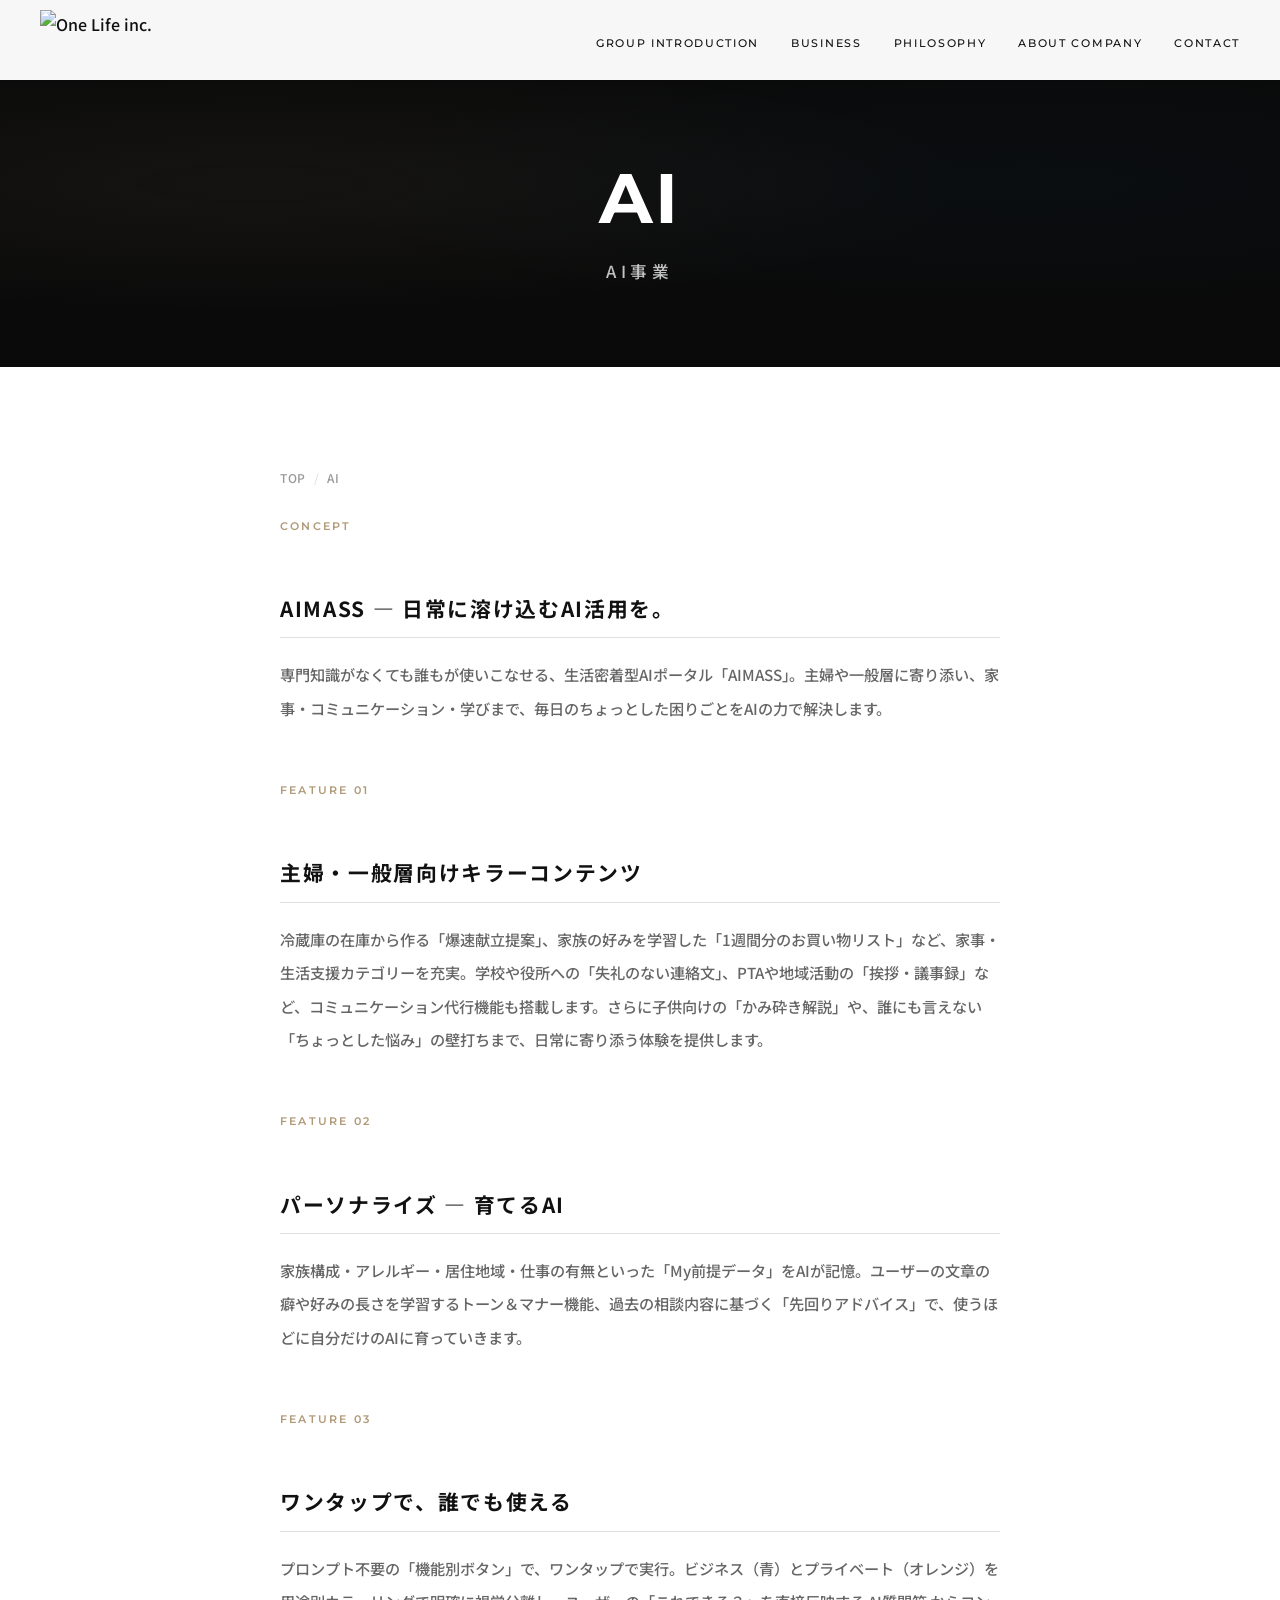
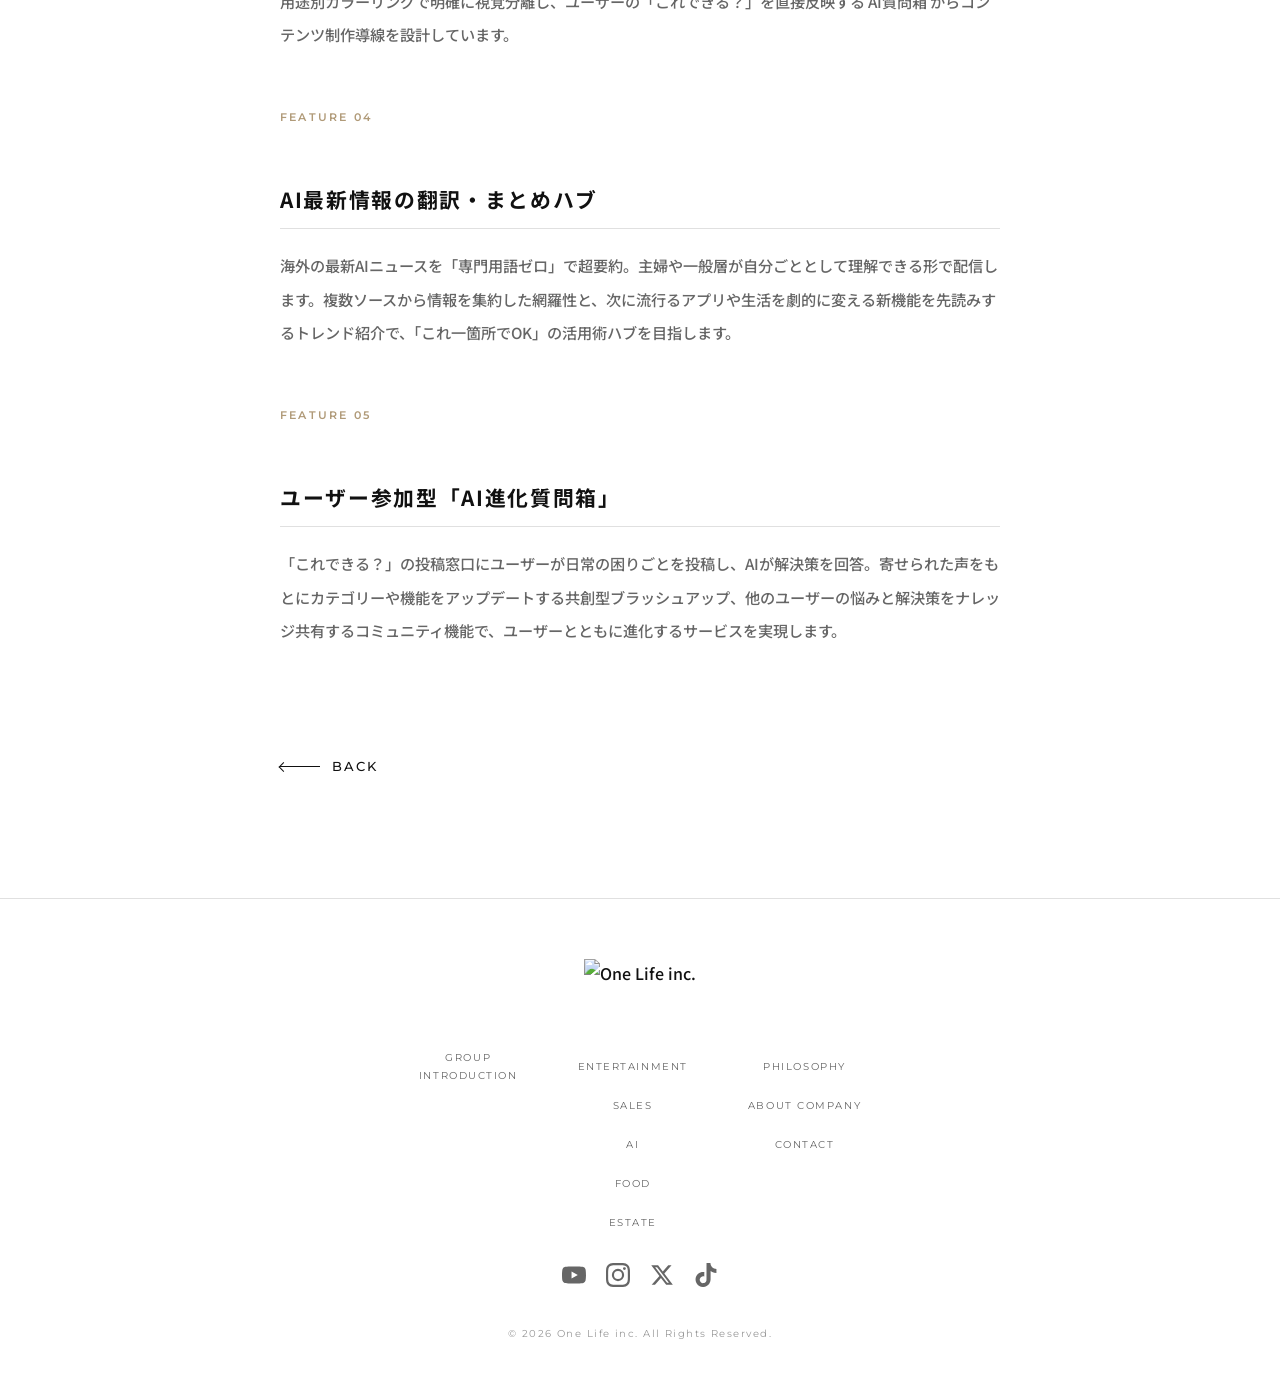
==== commit 6b6ecd61: "Add full footer with nav, SNS icons, larger logo link, and update copyright to 2026 Co-Authored-By: " ====
--- a/ai.html
+++ b/ai.html
@@ -7,7 +7,7 @@
   <link rel="preconnect" href="https://fonts.googleapis.com">
   <link rel="preconnect" href="https://fonts.gstatic.com" crossorigin>
   <link href="https://fonts.googleapis.com/css2?family=Cormorant+Garamond:ital,wght@0,300;0,400;0,500;0,600;0,700;1,300;1,400&family=Noto+Sans+JP:wght@100;300;400;500;700&family=Noto+Serif+JP:wght@300;400;500;600;700&family=Montserrat:wght@300;400;500;600;700&display=swap" rel="stylesheet">
-  <link rel="icon" href="https://res.cloudinary.com/duismpfyp/image/upload/b_white,r_max/v1774767021/OneLife_pcms1d.png" type="image/png">
+  <link rel="icon" href="https://res.cloudinary.com/duismpfyp/image/upload/w_100,h_100,c_pad,b_white,r_max/v1774767021/OneLife_pcms1d.png" type="image/png">
   <link rel="stylesheet" href="css/style.css">
   <link rel="stylesheet" href="css/subpage.css">
 </head>
@@ -101,9 +101,44 @@
   <footer class="footer">
     <div class="footer-inner">
       <div class="footer-logo">
-        <img src="https://res.cloudinary.com/duismpfyp/image/upload/v1774767021/OneLife_pcms1d.png" alt="One Life inc." class="footer-logo-img">
+        <a href="index.html"><img src="https://res.cloudinary.com/duismpfyp/image/upload/v1774767021/OneLife_pcms1d.png" alt="One Life inc." class="footer-logo-img"></a>
       </div>
-      <p class="footer-copyright">&copy; 2024 One Life inc. All Rights Reserved.</p>
+      <nav class="footer-nav">
+        <div class="footer-nav-group">
+          <h4 class="footer-nav-heading"><a href="index.html#introduction">GROUP<br>INTRODUCTION</a></h4>
+        </div>
+        <div class="footer-nav-group">
+          <ul>
+            <li><a href="entertainment.html">ENTERTAINMENT</a></li>
+            <li><a href="sales.html">SALES</a></li>
+            <li><a href="ai.html">AI</a></li>
+            <li><a href="food.html">FOOD</a></li>
+            <li><a href="estate.html">ESTATE</a></li>
+          </ul>
+        </div>
+        <div class="footer-nav-group">
+          <ul>
+            <li><a href="mvv.html">PHILOSOPHY</a></li>
+            <li><a href="company.html">ABOUT COMPANY</a></li>
+            <li><a href="contact.html">CONTACT</a></li>
+          </ul>
+        </div>
+      </nav>
+      <div class="footer-sns">
+        <a href="#" aria-label="YouTube">
+          <svg width="24" height="24" viewBox="0 0 24 24" fill="currentColor"><path d="M23.498 6.186a3.016 3.016 0 0 0-2.122-2.136C19.505 3.545 12 3.545 12 3.545s-7.505 0-9.377.505A3.017 3.017 0 0 0 .502 6.186C0 8.07 0 12 0 12s0 3.93.502 5.814a3.016 3.016 0 0 0 2.122 2.136c1.871.505 9.376.505 9.376.505s7.505 0 9.377-.505a3.015 3.015 0 0 0 2.122-2.136C24 15.93 24 12 24 12s0-3.93-.502-5.814zM9.545 15.568V8.432L15.818 12l-6.273 3.568z"/></svg>
+        </a>
+        <a href="#" aria-label="Instagram">
+          <svg width="24" height="24" viewBox="0 0 24 24" fill="currentColor"><path d="M12 2.163c3.204 0 3.584.012 4.85.07 3.252.148 4.771 1.691 4.919 4.919.058 1.265.069 1.645.069 4.849 0 3.205-.012 3.584-.069 4.849-.149 3.225-1.664 4.771-4.919 4.919-1.266.058-1.644.07-4.85.07-3.204 0-3.584-.012-4.849-.07-3.26-.149-4.771-1.699-4.919-4.92-.058-1.265-.07-1.644-.07-4.849 0-3.204.013-3.583.07-4.849.149-3.227 1.664-4.771 4.919-4.919 1.266-.057 1.645-.069 4.849-.069zM12 0C8.741 0 8.333.014 7.053.072 2.695.272.273 2.69.073 7.052.014 8.333 0 8.741 0 12c0 3.259.014 3.668.072 4.948.2 4.358 2.618 6.78 6.98 6.98C8.333 23.986 8.741 24 12 24c3.259 0 3.668-.014 4.948-.072 4.354-.2 6.782-2.618 6.979-6.98.059-1.28.073-1.689.073-4.948 0-3.259-.014-3.667-.072-4.947-.196-4.354-2.617-6.78-6.979-6.98C15.668.014 15.259 0 12 0zm0 5.838a6.162 6.162 0 1 0 0 12.324 6.162 6.162 0 0 0 0-12.324zM12 16a4 4 0 1 1 0-8 4 4 0 0 1 0 8zm6.406-11.845a1.44 1.44 0 1 0 0 2.881 1.44 1.44 0 0 0 0-2.881z"/></svg>
+        </a>
+        <a href="#" aria-label="X">
+          <svg width="24" height="24" viewBox="0 0 24 24" fill="currentColor"><path d="M18.244 2.25h3.308l-7.227 8.26 8.502 11.24H16.17l-5.214-6.817L4.99 21.75H1.68l7.73-8.835L1.254 2.25H8.08l4.713 6.231zm-1.161 17.52h1.833L7.084 4.126H5.117z"/></svg>
+        </a>
+        <a href="#" aria-label="TikTok">
+          <svg width="24" height="24" viewBox="0 0 24 24" fill="currentColor"><path d="M12.525.02c1.31-.02 2.61-.01 3.91-.02.08 1.53.63 3.09 1.75 4.17 1.12 1.11 2.7 1.62 4.24 1.79v4.03c-1.44-.05-2.89-.35-4.2-.97-.57-.26-1.1-.59-1.62-.93-.01 2.92.01 5.84-.02 8.75-.08 1.4-.54 2.79-1.35 3.94-1.31 1.92-3.58 3.17-5.91 3.21-1.43.08-2.86-.31-4.08-1.03-2.02-1.19-3.44-3.37-3.65-5.71-.02-.5-.03-1-.01-1.49.18-1.9 1.12-3.72 2.58-4.96 1.66-1.44 3.98-2.13 6.15-1.72.02 1.48-.04 2.96-.04 4.44-.99-.32-2.15-.23-3.02.37-.63.41-1.11 1.04-1.36 1.75-.21.51-.15 1.07-.14 1.61.24 1.64 1.82 3.02 3.5 2.87 1.12-.01 2.19-.66 2.77-1.61.19-.33.4-.67.41-1.06.1-1.79.06-3.57.07-5.36.01-4.03-.01-8.05.02-12.07z"/></svg>
+        </a>
+      </div>
+      <p class="footer-copyright">&copy; 2026 One Life inc. All Rights Reserved.</p>
     </div>
   </footer>
   <script src="js/main.js"></script>
--- a/css/style.css
+++ b/css/style.css
@@ -177,7 +177,7 @@
 }
 
 .footer-logo-img {
-  height: 36px;
+  height: 60px;
   width: auto;
   margin: 0 auto;
 }
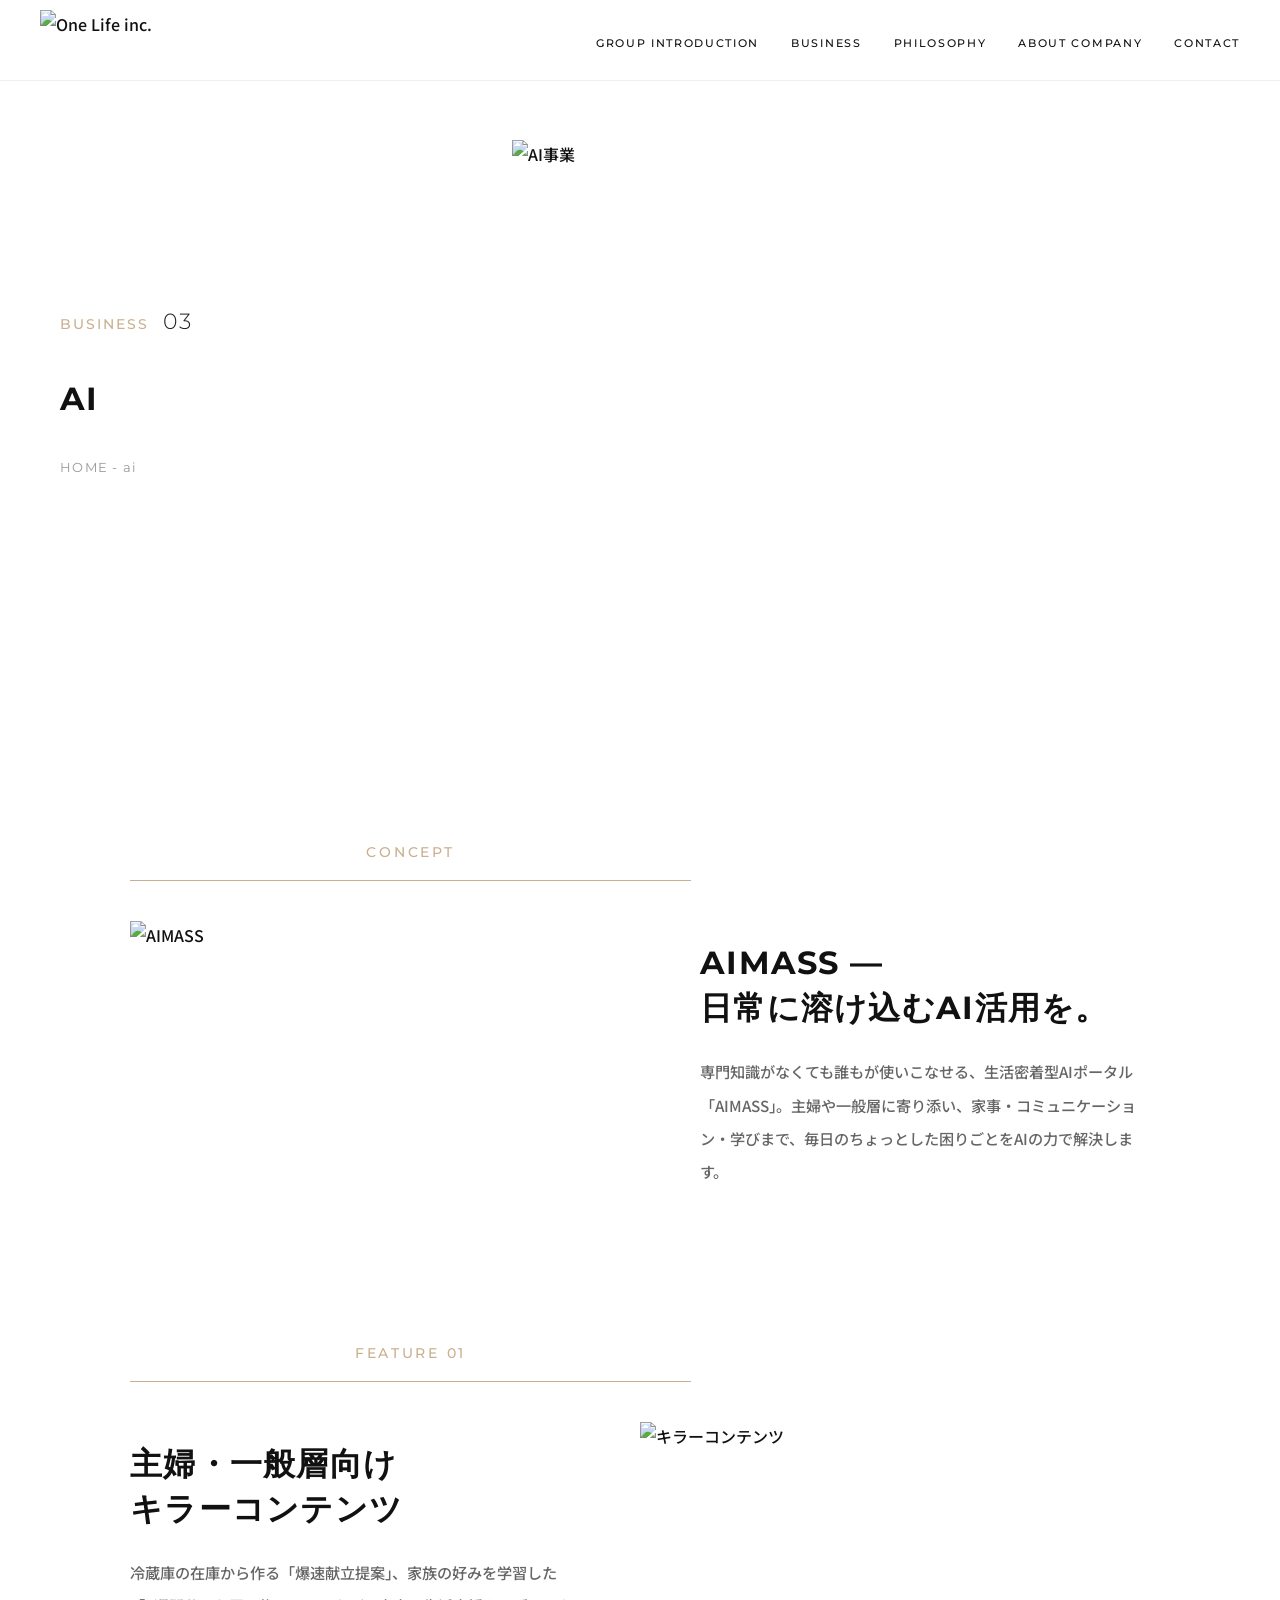
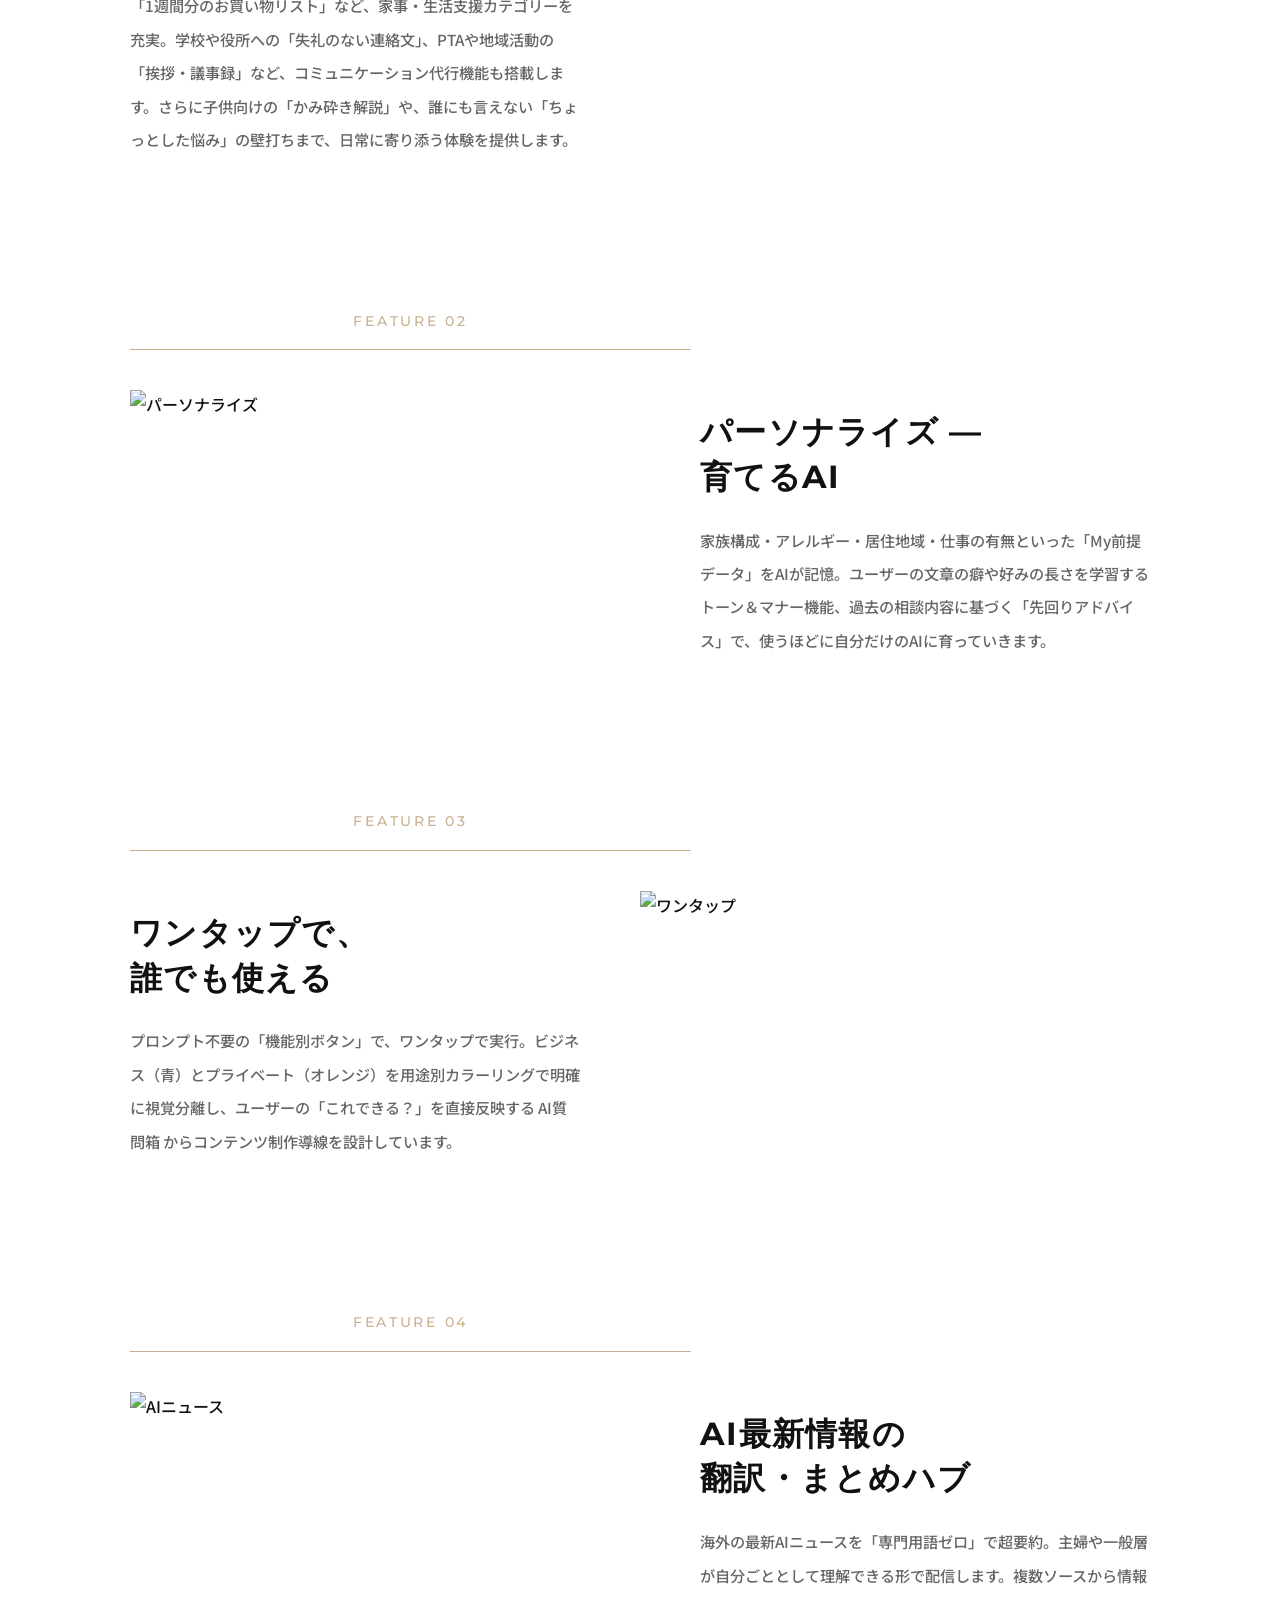
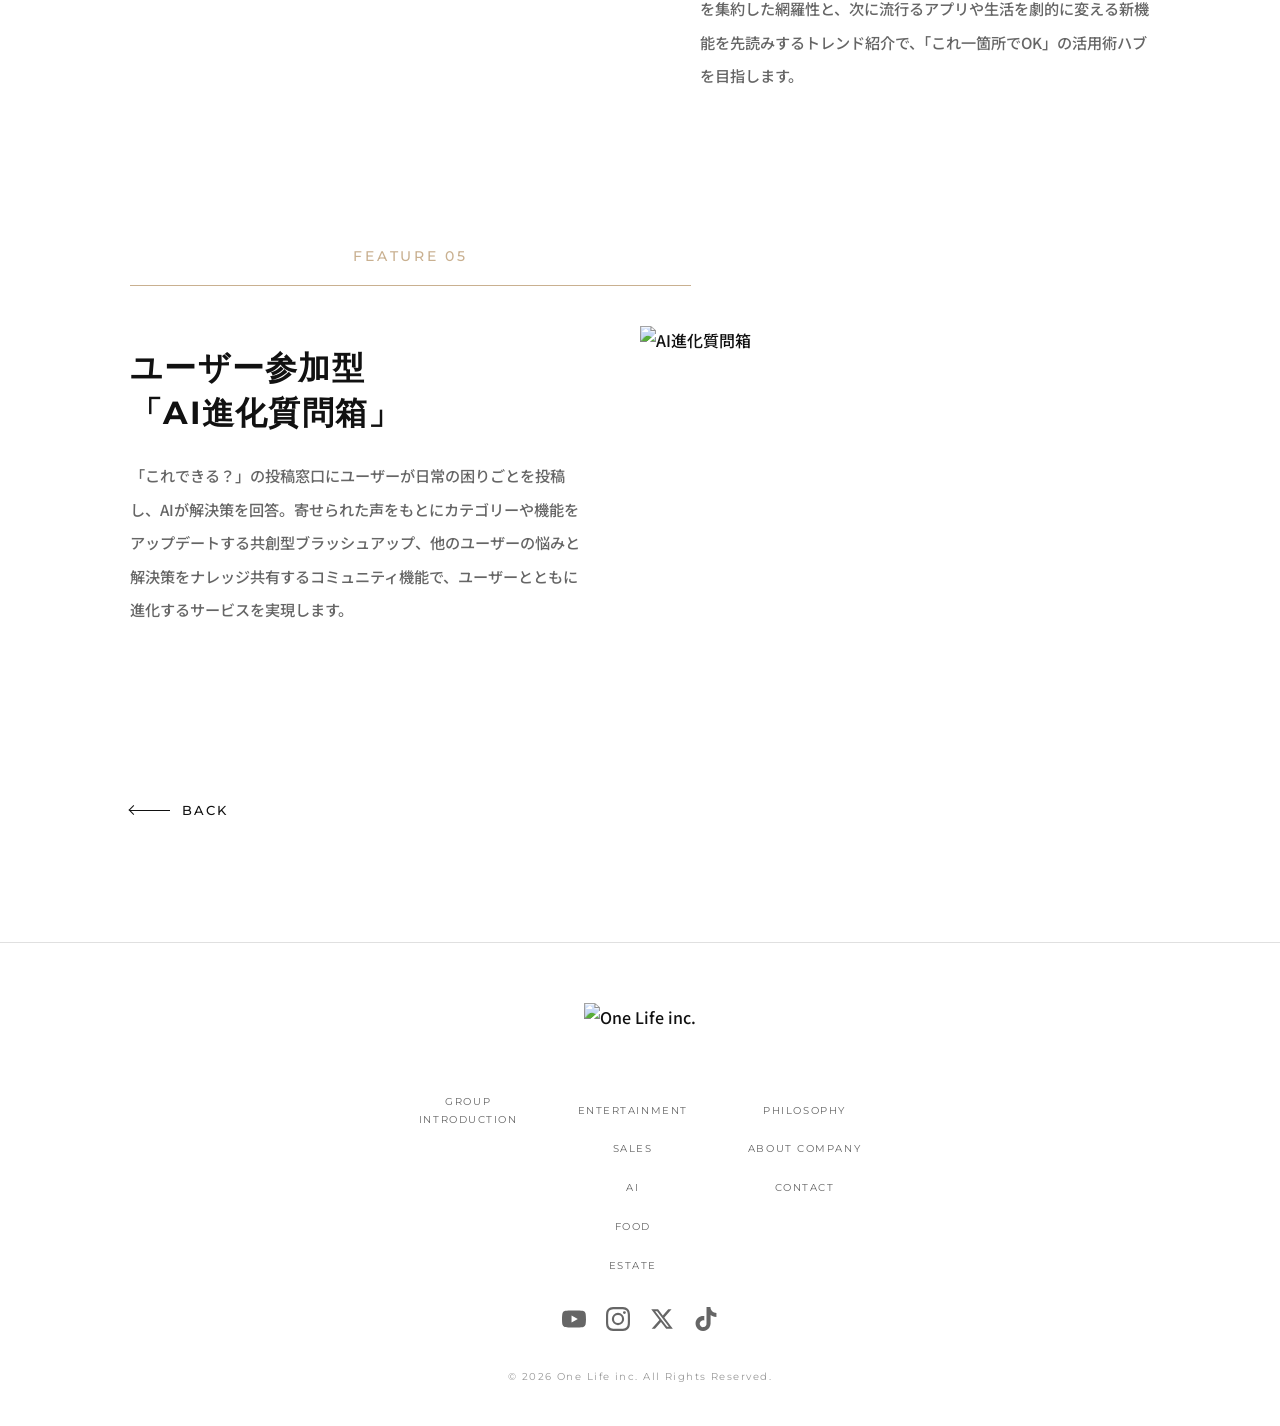
==== commit 63cb41b2: "Redesign business subpages with split header layout and alternating content sections Co-Authored-By:" ====
--- a/ai.html
+++ b/ai.html
@@ -43,54 +43,103 @@
     </nav>
   </div>
 
-  <div class="page-header">
+  <div class="page-header page-header-business">
     <div class="page-header-inner">
-      <span class="section-label">AI</span>
-      <h1 class="section-title">AI事業</h1>
+      <div class="page-header-text">
+        <span class="page-header-label">BUSINESS <span class="page-header-num">03</span></span>
+        <h1 class="section-label">AI</h1>
+        <p class="page-header-breadcrumb">HOME - ai</p>
+      </div>
+      <div class="page-header-image">
+        <img src="https://res.cloudinary.com/duismpfyp/image/upload/v1775521569/Gemini_Generated_Image_gl941rgl941rgl94_szpyeo.png" alt="AI事業">
+      </div>
     </div>
   </div>
 
-  <div class="page-body">
+  <div class="page-body page-body-wide">
     <div class="container">
-      <div class="breadcrumb">
-        <a href="index.html">TOP</a><span>/</span>AI
+
+      <div class="biz-detail-block">
+        <span class="biz-detail-label">CONCEPT</span>
+        <div class="biz-detail-divider"></div>
+        <div class="biz-detail-content">
+          <div class="biz-detail-image">
+            <img src="https://res.cloudinary.com/duismpfyp/image/upload/v1775521569/Gemini_Generated_Image_gl941rgl941rgl94_szpyeo.png" alt="AIMASS">
+          </div>
+          <div class="biz-detail-text">
+            <h3>AIMASS ―<br>日常に溶け込むAI活用を。</h3>
+            <p>専門知識がなくても誰もが使いこなせる、生活密着型AIポータル「AIMASS」。主婦や一般層に寄り添い、家事・コミュニケーション・学びまで、毎日のちょっとした困りごとをAIの力で解決します。</p>
+          </div>
+        </div>
       </div>
 
-      <div class="page-content">
-        <div class="mvv-block">
-          <span class="mvv-label">CONCEPT</span>
-          <h3 class="mvv-heading">AIMASS ― 日常に溶け込むAI活用を。</h3>
-          <p>専門知識がなくても誰もが使いこなせる、生活密着型AIポータル「AIMASS」。主婦や一般層に寄り添い、家事・コミュニケーション・学びまで、毎日のちょっとした困りごとをAIの力で解決します。</p>
+      <div class="biz-detail-block">
+        <span class="biz-detail-label">FEATURE 01</span>
+        <div class="biz-detail-divider"></div>
+        <div class="biz-detail-content">
+          <div class="biz-detail-image">
+            <img src="https://res.cloudinary.com/duismpfyp/image/upload/v1775521569/Gemini_Generated_Image_gl941rgl941rgl94_szpyeo.png" alt="キラーコンテンツ">
+          </div>
+          <div class="biz-detail-text">
+            <h3>主婦・一般層向け<br>キラーコンテンツ</h3>
+            <p>冷蔵庫の在庫から作る「爆速献立提案」、家族の好みを学習した「1週間分のお買い物リスト」など、家事・生活支援カテゴリーを充実。学校や役所への「失礼のない連絡文」、PTAや地域活動の「挨拶・議事録」など、コミュニケーション代行機能も搭載します。さらに子供向けの「かみ砕き解説」や、誰にも言えない「ちょっとした悩み」の壁打ちまで、日常に寄り添う体験を提供します。</p>
+          </div>
         </div>
+      </div>
 
-        <div class="mvv-block">
-          <span class="mvv-label">FEATURE 01</span>
-          <h3 class="mvv-heading">主婦・一般層向けキラーコンテンツ</h3>
-          <p>冷蔵庫の在庫から作る「爆速献立提案」、家族の好みを学習した「1週間分のお買い物リスト」など、家事・生活支援カテゴリーを充実。学校や役所への「失礼のない連絡文」、PTAや地域活動の「挨拶・議事録」など、コミュニケーション代行機能も搭載します。さらに子供向けの「かみ砕き解説」や、誰にも言えない「ちょっとした悩み」の壁打ちまで、日常に寄り添う体験を提供します。</p>
+      <div class="biz-detail-block">
+        <span class="biz-detail-label">FEATURE 02</span>
+        <div class="biz-detail-divider"></div>
+        <div class="biz-detail-content">
+          <div class="biz-detail-image">
+            <img src="https://res.cloudinary.com/duismpfyp/image/upload/v1775521569/Gemini_Generated_Image_gl941rgl941rgl94_szpyeo.png" alt="パーソナライズ">
+          </div>
+          <div class="biz-detail-text">
+            <h3>パーソナライズ ―<br>育てるAI</h3>
+            <p>家族構成・アレルギー・居住地域・仕事の有無といった「My前提データ」をAIが記憶。ユーザーの文章の癖や好みの長さを学習するトーン＆マナー機能、過去の相談内容に基づく「先回りアドバイス」で、使うほどに自分だけのAIに育っていきます。</p>
+          </div>
         </div>
+      </div>
 
-        <div class="mvv-block">
-          <span class="mvv-label">FEATURE 02</span>
-          <h3 class="mvv-heading">パーソナライズ ― 育てるAI</h3>
-          <p>家族構成・アレルギー・居住地域・仕事の有無といった「My前提データ」をAIが記憶。ユーザーの文章の癖や好みの長さを学習するトーン＆マナー機能、過去の相談内容に基づく「先回りアドバイス」で、使うほどに自分だけのAIに育っていきます。</p>
+      <div class="biz-detail-block">
+        <span class="biz-detail-label">FEATURE 03</span>
+        <div class="biz-detail-divider"></div>
+        <div class="biz-detail-content">
+          <div class="biz-detail-image">
+            <img src="https://res.cloudinary.com/duismpfyp/image/upload/v1775521569/Gemini_Generated_Image_gl941rgl941rgl94_szpyeo.png" alt="ワンタップ">
+          </div>
+          <div class="biz-detail-text">
+            <h3>ワンタップで、<br>誰でも使える</h3>
+            <p>プロンプト不要の「機能別ボタン」で、ワンタップで実行。ビジネス（青）とプライベート（オレンジ）を用途別カラーリングで明確に視覚分離し、ユーザーの「これできる？」を直接反映する AI質問箱 からコンテンツ制作導線を設計しています。</p>
+          </div>
         </div>
+      </div>
 
-        <div class="mvv-block">
-          <span class="mvv-label">FEATURE 03</span>
-          <h3 class="mvv-heading">ワンタップで、誰でも使える</h3>
-          <p>プロンプト不要の「機能別ボタン」で、ワンタップで実行。ビジネス（青）とプライベート（オレンジ）を用途別カラーリングで明確に視覚分離し、ユーザーの「これできる？」を直接反映する AI質問箱 からコンテンツ制作導線を設計しています。</p>
+      <div class="biz-detail-block">
+        <span class="biz-detail-label">FEATURE 04</span>
+        <div class="biz-detail-divider"></div>
+        <div class="biz-detail-content">
+          <div class="biz-detail-image">
+            <img src="https://res.cloudinary.com/duismpfyp/image/upload/v1775521569/Gemini_Generated_Image_gl941rgl941rgl94_szpyeo.png" alt="AIニュース">
+          </div>
+          <div class="biz-detail-text">
+            <h3>AI最新情報の<br>翻訳・まとめハブ</h3>
+            <p>海外の最新AIニュースを「専門用語ゼロ」で超要約。主婦や一般層が自分ごととして理解できる形で配信します。複数ソースから情報を集約した網羅性と、次に流行るアプリや生活を劇的に変える新機能を先読みするトレンド紹介で、「これ一箇所でOK」の活用術ハブを目指します。</p>
+          </div>
         </div>
+      </div>
 
-        <div class="mvv-block">
-          <span class="mvv-label">FEATURE 04</span>
-          <h3 class="mvv-heading">AI最新情報の翻訳・まとめハブ</h3>
-          <p>海外の最新AIニュースを「専門用語ゼロ」で超要約。主婦や一般層が自分ごととして理解できる形で配信します。複数ソースから情報を集約した網羅性と、次に流行るアプリや生活を劇的に変える新機能を先読みするトレンド紹介で、「これ一箇所でOK」の活用術ハブを目指します。</p>
-        </div>
-
-        <div class="mvv-block">
-          <span class="mvv-label">FEATURE 05</span>
-          <h3 class="mvv-heading">ユーザー参加型「AI進化質問箱」</h3>
-          <p>「これできる？」の投稿窓口にユーザーが日常の困りごとを投稿し、AIが解決策を回答。寄せられた声をもとにカテゴリーや機能をアップデートする共創型ブラッシュアップ、他のユーザーの悩みと解決策をナレッジ共有するコミュニティ機能で、ユーザーとともに進化するサービスを実現します。</p>
+      <div class="biz-detail-block">
+        <span class="biz-detail-label">FEATURE 05</span>
+        <div class="biz-detail-divider"></div>
+        <div class="biz-detail-content">
+          <div class="biz-detail-image">
+            <img src="https://res.cloudinary.com/duismpfyp/image/upload/v1775521569/Gemini_Generated_Image_gl941rgl941rgl94_szpyeo.png" alt="AI進化質問箱">
+          </div>
+          <div class="biz-detail-text">
+            <h3>ユーザー参加型<br>「AI進化質問箱」</h3>
+            <p>「これできる？」の投稿窓口にユーザーが日常の困りごとを投稿し、AIが解決策を回答。寄せられた声をもとにカテゴリーや機能をアップデートする共創型ブラッシュアップ、他のユーザーの悩みと解決策をナレッジ共有するコミュニティ機能で、ユーザーとともに進化するサービスを実現します。</p>
+          </div>
         </div>
       </div>
 
--- a/css/subpage.css
+++ b/css/subpage.css
@@ -48,6 +48,103 @@
   letter-spacing: 0.3em;
 }
 
+/* Business Page Header (split layout) */
+.page-header-business {
+  background: #fff;
+  padding: 0;
+  text-align: left;
+  min-height: 0;
+  height: 80vh;
+}
+
+.page-header-business::before {
+  display: none;
+}
+
+.page-header-business .page-header-inner {
+  display: flex;
+  height: 80vh;
+}
+
+.page-header-business .page-header-text {
+  width: 40%;
+  display: flex;
+  flex-direction: column;
+  justify-content: center;
+  padding: 120px 40px 60px 60px;
+}
+
+.page-header-business .page-header-label {
+  display: block;
+  font-family: var(--font-en-sans);
+  font-size: 0.85rem;
+  font-weight: 500;
+  letter-spacing: 0.15em;
+  color: var(--color-primary);
+  margin-bottom: 40px;
+}
+
+.page-header-business .page-header-num {
+  font-size: 1.4rem;
+  font-weight: 300;
+  margin-left: 8px;
+  color: #222;
+}
+
+.page-header-business .section-label {
+  color: #111;
+  font-size: clamp(1.6rem, 2.5vw, 2.8rem);
+  margin-bottom: 40px;
+  word-break: keep-all;
+}
+
+.page-header-business .page-header-breadcrumb {
+  font-family: var(--font-en-sans);
+  font-size: 0.8rem;
+  font-weight: 400;
+  letter-spacing: 0.1em;
+  color: #999;
+}
+
+.page-header-business .page-header-image {
+  width: 60%;
+  height: 80vh;
+  overflow: hidden;
+  padding-top: 140px;
+}
+
+.page-header-business .page-header-image img {
+  width: 100%;
+  height: 100%;
+  object-fit: cover;
+}
+
+@media (max-width: 768px) {
+  .page-header-business {
+    min-height: auto;
+  }
+
+  .page-header-business .page-header-inner {
+    flex-direction: column-reverse;
+    min-height: auto;
+  }
+
+  .page-header-business .page-header-text {
+    width: 100%;
+    padding: 40px 20px;
+  }
+
+  .page-header-business .page-header-image {
+    width: 100%;
+    min-height: 50vw;
+    max-height: 400px;
+  }
+
+  .page-header-business .section-label {
+    font-size: clamp(1.8rem, 8vw, 2.5rem);
+  }
+}
+
 /* Page Body */
 .page-body {
   padding: 80px 0 120px;
@@ -55,6 +152,10 @@
 
 .page-body .container {
   max-width: 800px;
+}
+
+.page-body-wide .container {
+  max-width: 1100px;
 }
 
 /* Breadcrumb */
@@ -177,6 +278,96 @@
 }
 
 /* MVV Blocks */
+/* Business Detail Split Block */
+.biz-detail-block {
+  margin-bottom: 80px;
+  padding-top: 40px;
+}
+
+.biz-detail-label {
+  display: block;
+  font-family: var(--font-en-sans);
+  font-size: 0.85rem;
+  font-weight: 500;
+  letter-spacing: 0.2em;
+  color: var(--color-primary);
+  text-align: center;
+  margin-bottom: 16px;
+  max-width: 55%;
+}
+
+.biz-detail-divider {
+  width: 55%;
+  height: 1px;
+  background: var(--color-primary);
+  margin-bottom: 40px;
+}
+
+.biz-detail-content {
+  display: flex;
+  gap: 60px;
+  align-items: flex-start;
+}
+
+.biz-detail-image {
+  width: 50%;
+  flex-shrink: 0;
+}
+
+.biz-detail-image img {
+  width: 100%;
+  height: auto;
+  display: block;
+}
+
+.biz-detail-text {
+  width: 50%;
+  padding-top: 20px;
+}
+
+.biz-detail-text h3 {
+  font-family: var(--font-en-sans);
+  font-size: clamp(1.4rem, 2.5vw, 2rem);
+  font-weight: 700;
+  letter-spacing: 0.04em;
+  line-height: 1.4;
+  margin-bottom: 24px;
+  color: var(--color-black);
+}
+
+.biz-detail-text p {
+  font-size: 0.95rem;
+  color: var(--color-gray);
+  line-height: 2.2;
+  margin-bottom: 32px;
+}
+
+.biz-detail-block:nth-child(even) .biz-detail-content {
+  flex-direction: row-reverse;
+}
+
+@media (max-width: 768px) {
+  .biz-detail-content {
+    flex-direction: column;
+    gap: 24px;
+  }
+
+  .biz-detail-block:nth-child(even) .biz-detail-content {
+    flex-direction: column;
+  }
+
+  .biz-detail-image,
+  .biz-detail-text {
+    width: 100%;
+  }
+
+  .biz-detail-label,
+  .biz-detail-divider {
+    max-width: 100%;
+    width: 100%;
+  }
+}
+
 .mvv-block {
   margin-bottom: 48px;
 }
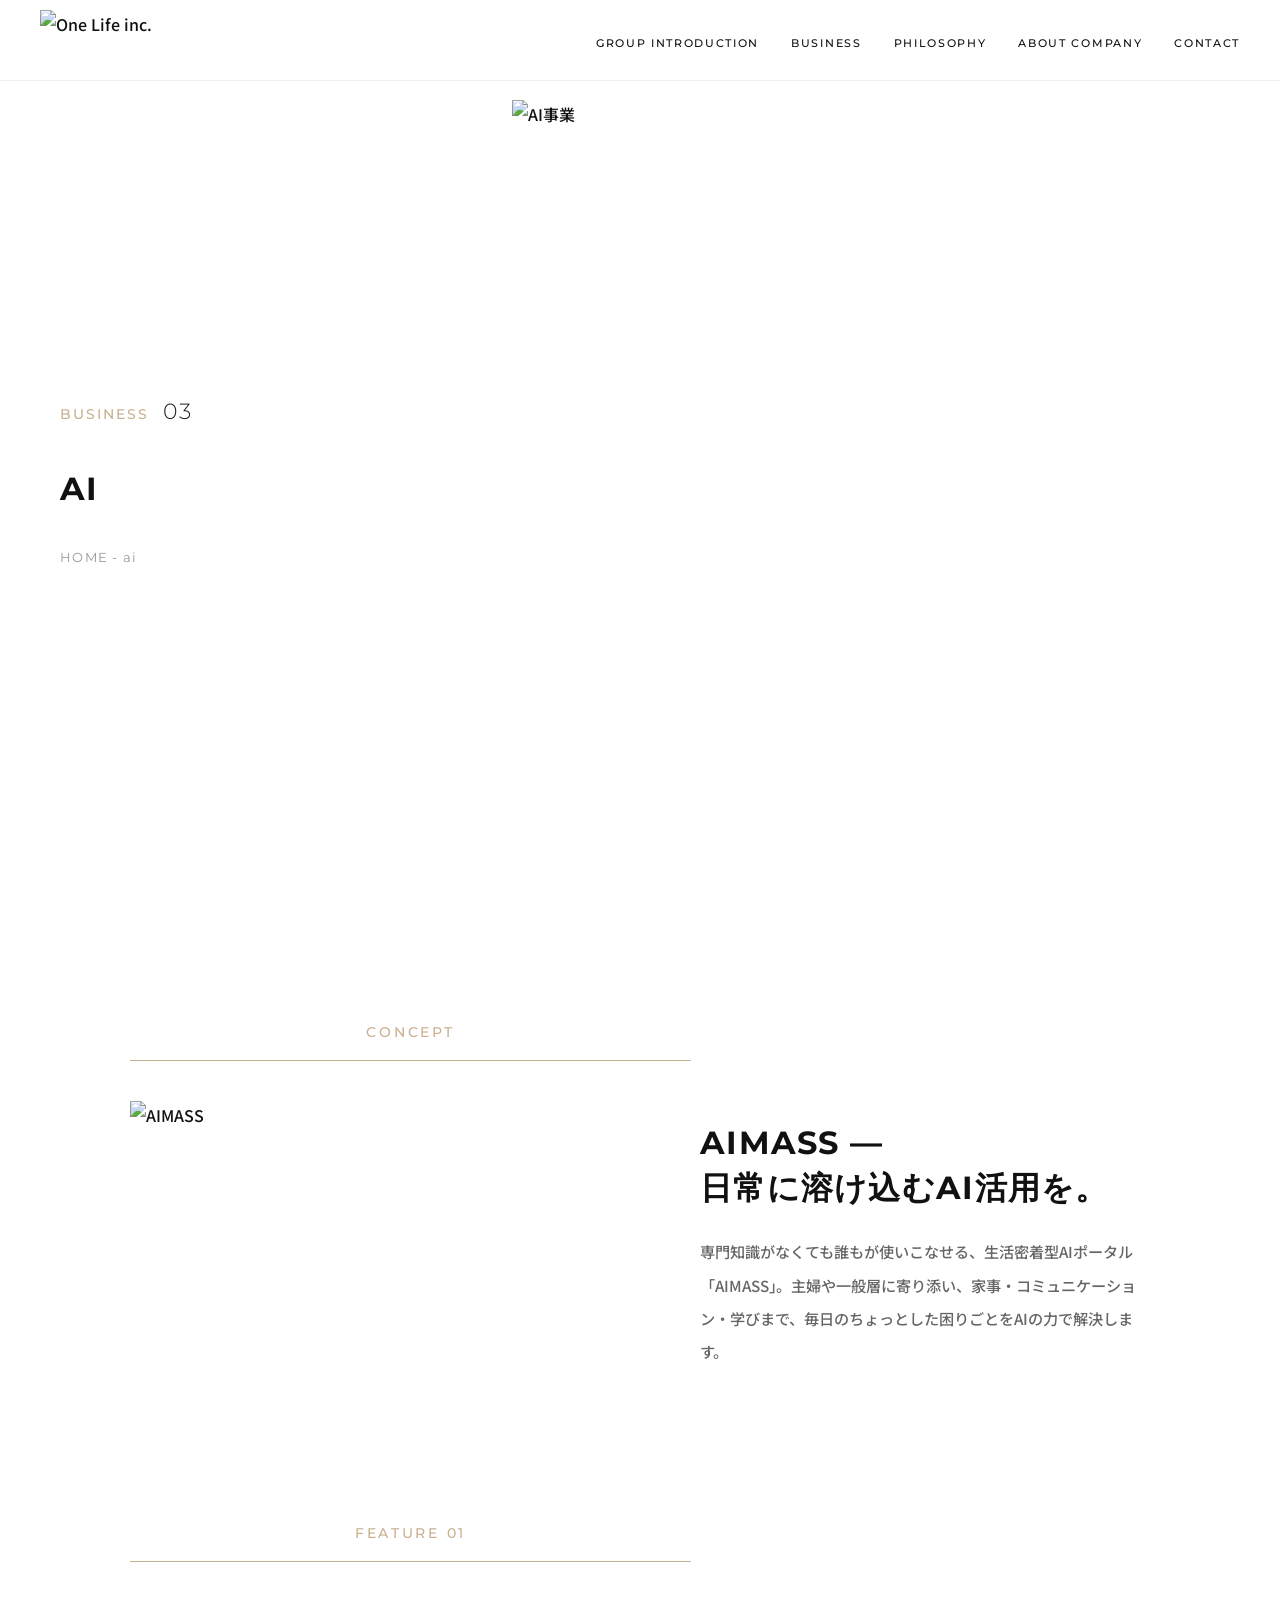
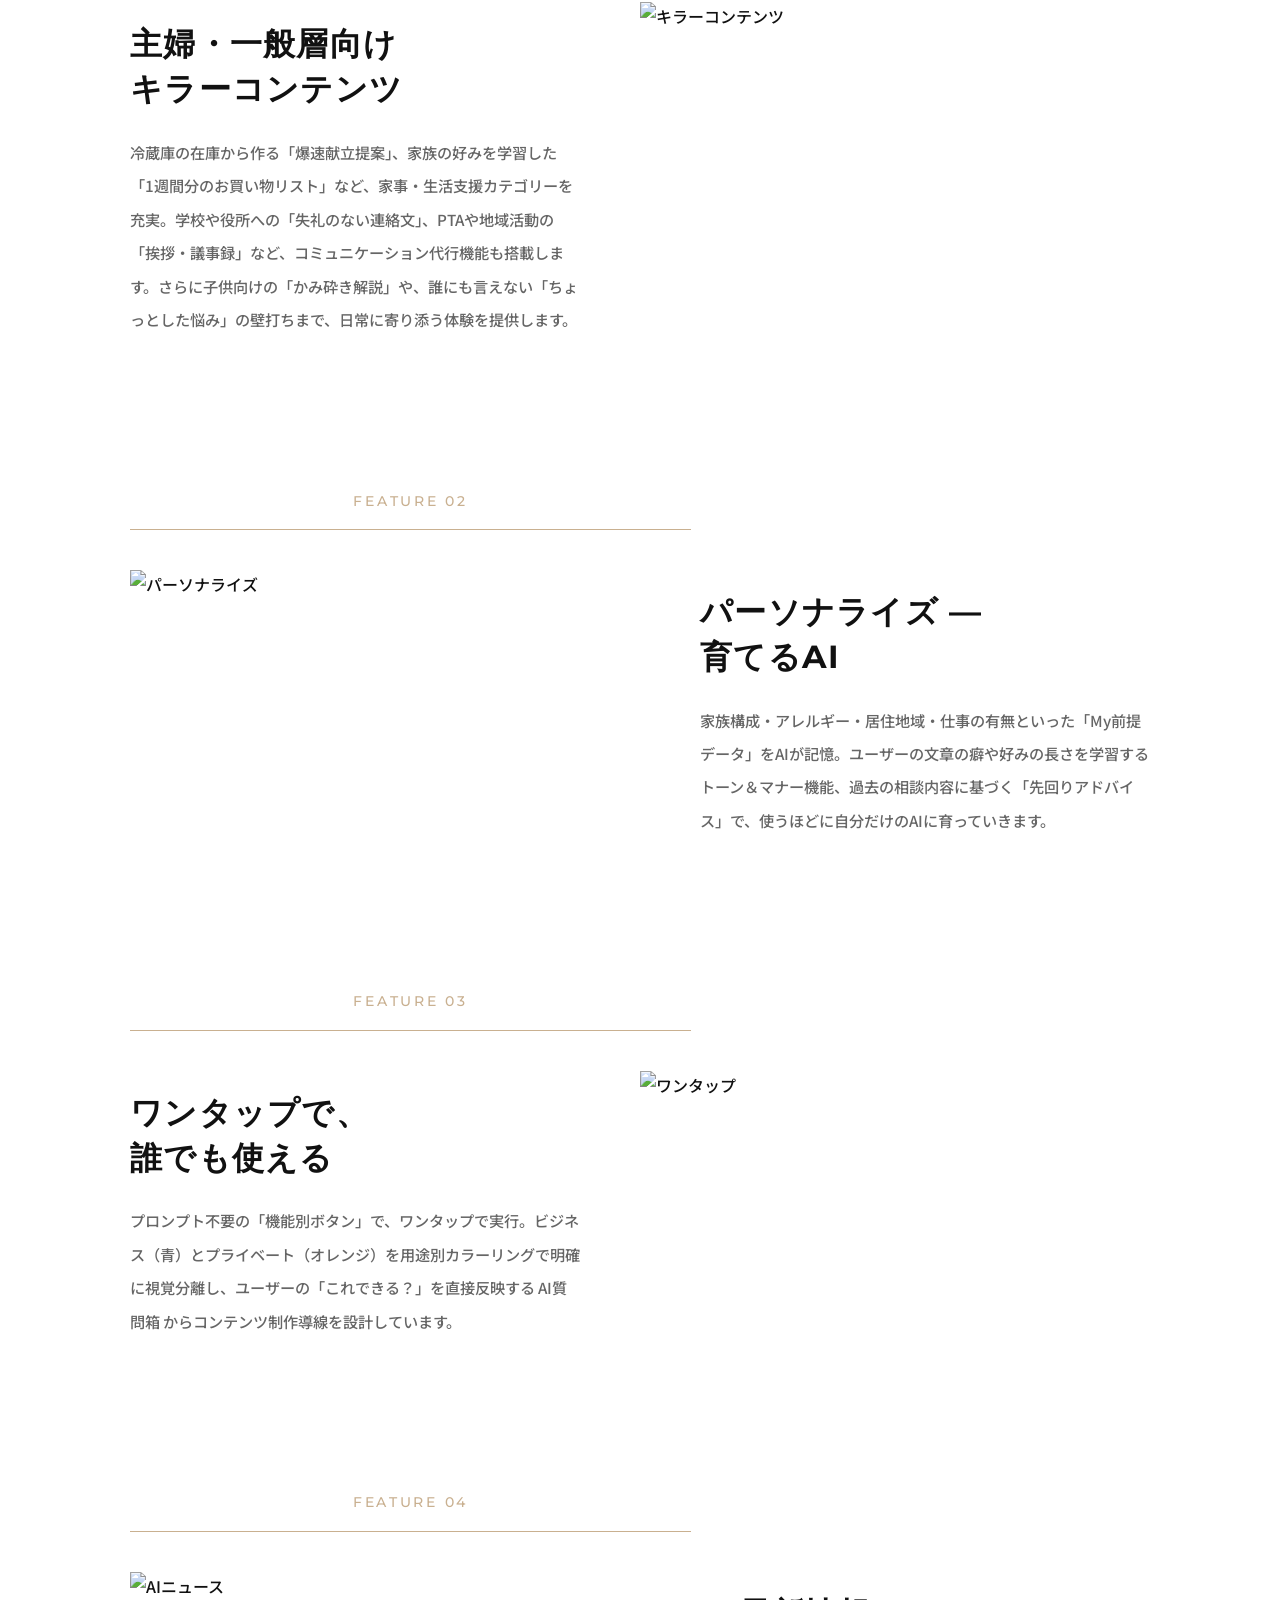
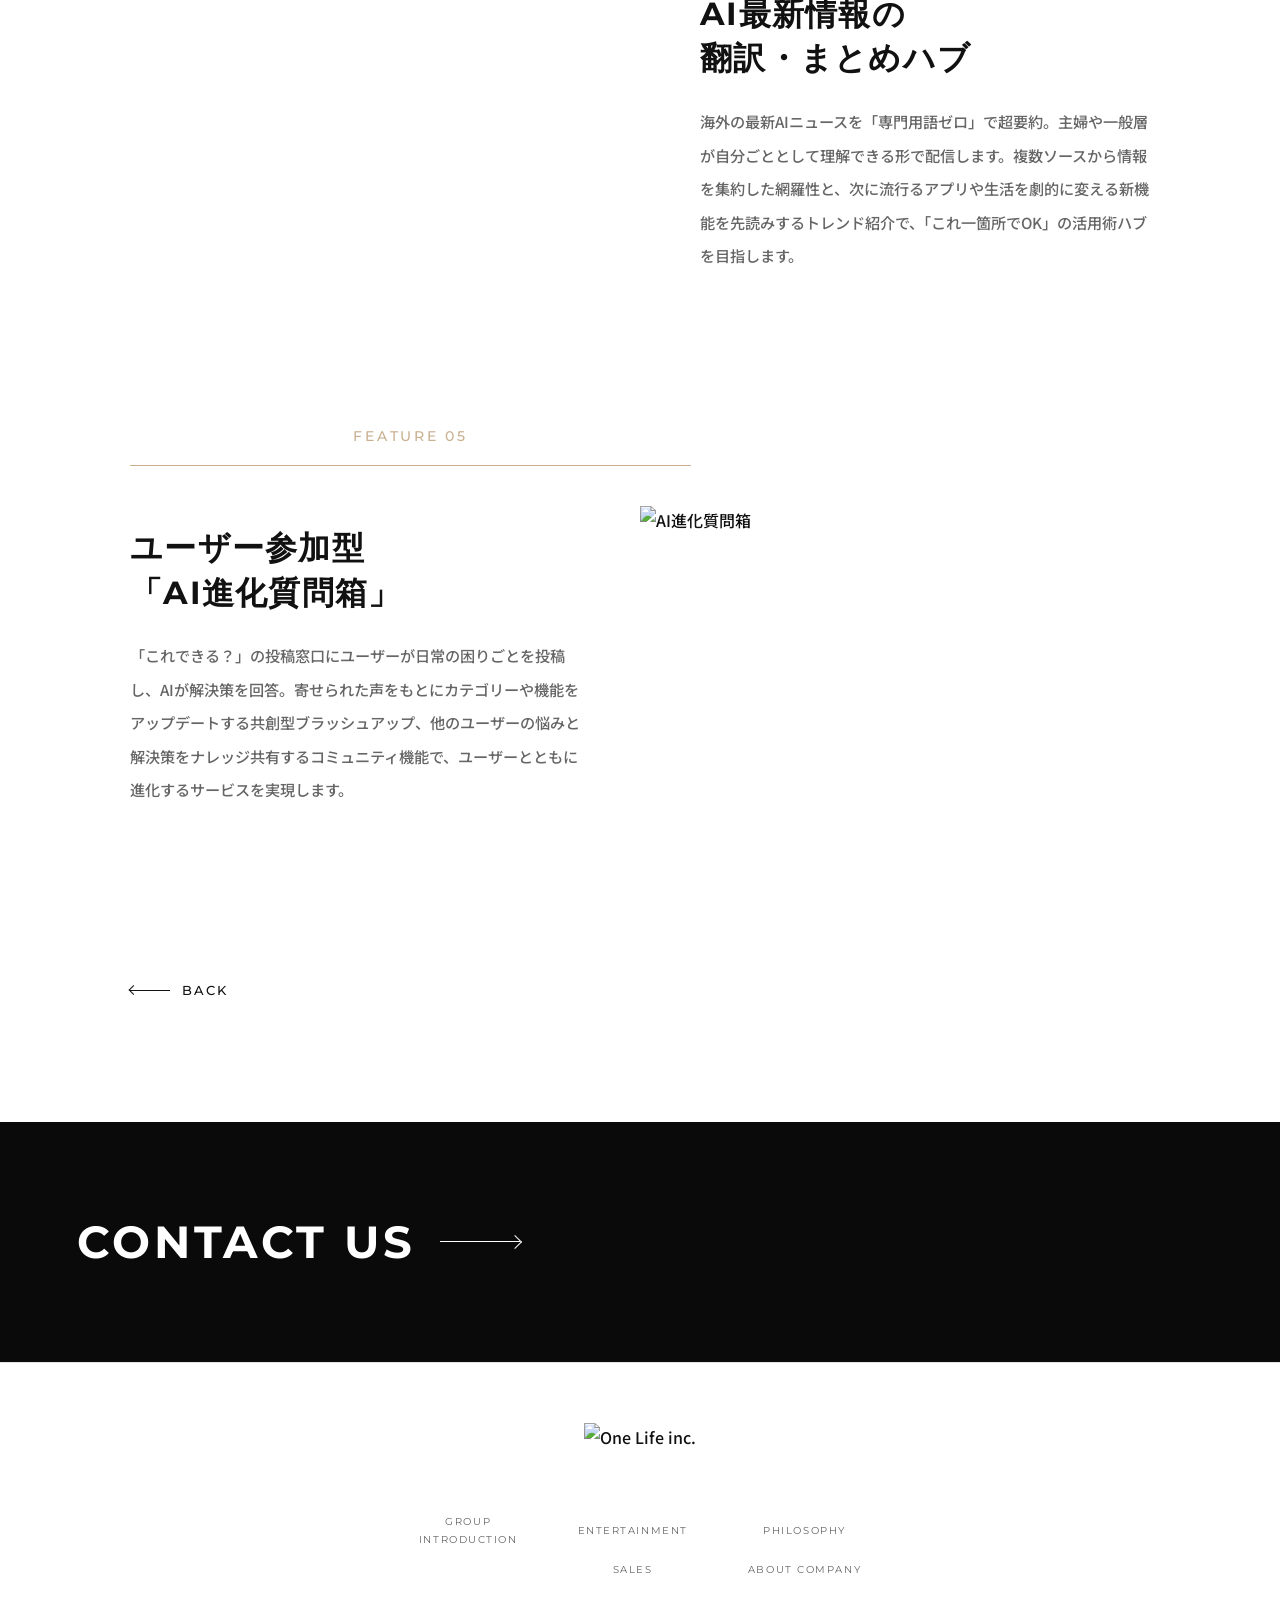
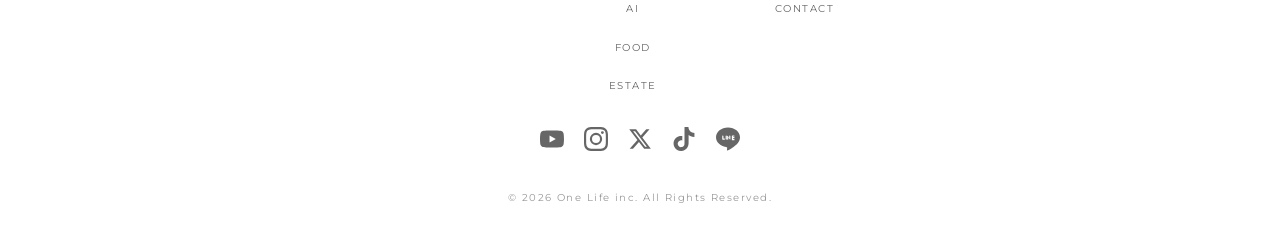
==== commit 9c95f62d: "Overhaul site: SEO, footer LINE icon, contact form & content updates - Add LINE icon and actual SNS " ====
--- a/ai.html
+++ b/ai.html
@@ -3,7 +3,21 @@
 <head>
   <meta charset="UTF-8">
   <meta name="viewport" content="width=device-width, initial-scale=1.0">
-  <title>株式会社OneLife</title>
+  <title>AI事業 | 株式会社One Life</title>
+  <meta name="description" content="Z世代向け格安SIMブランド『One Life Mobile』をはじめ、最新テクノロジーを活用した事業を展開しています。">
+  <meta name="robots" content="index,follow">
+  <link rel="canonical" href="https://onelifegroup.net/ai.html">
+  <meta property="og:title" content="AI事業 | 株式会社One Life">
+  <meta property="og:description" content="Z世代向け格安SIMブランド『One Life Mobile』をはじめ、最新テクノロジーを活用した事業を展開しています。">
+  <meta property="og:image" content="https://res.cloudinary.com/duismpfyp/image/upload/v1775522349/OneLifeG-bg_jlxift.png">
+  <meta property="og:type" content="website">
+  <meta property="og:url" content="https://onelifegroup.net/ai.html">
+  <meta property="og:site_name" content="株式会社One Life">
+  <meta property="og:locale" content="ja_JP">
+  <meta name="twitter:card" content="summary_large_image">
+  <meta name="twitter:title" content="AI事業 | 株式会社One Life">
+  <meta name="twitter:description" content="Z世代向け格安SIMブランド『One Life Mobile』をはじめ、最新テクノロジーを活用した事業を展開しています。">
+  <meta name="twitter:image" content="https://res.cloudinary.com/duismpfyp/image/upload/v1775522349/OneLifeG-bg_jlxift.png">
   <link rel="preconnect" href="https://fonts.googleapis.com">
   <link rel="preconnect" href="https://fonts.gstatic.com" crossorigin>
   <link href="https://fonts.googleapis.com/css2?family=Cormorant+Garamond:ital,wght@0,300;0,400;0,500;0,600;0,700;1,300;1,400&family=Noto+Sans+JP:wght@100;300;400;500;700&family=Noto+Serif+JP:wght@300;400;500;600;700&family=Montserrat:wght@300;400;500;600;700&display=swap" rel="stylesheet">
@@ -147,6 +161,11 @@
     </div>
   </div>
 
+  <a href="contact.html" class="section-contact-link">
+    <span class="contact-banner-text">CONTACT US</span>
+    <span class="contact-banner-arrow"></span>
+  </a>
+
   <footer class="footer">
     <div class="footer-inner">
       <div class="footer-logo">
@@ -174,17 +193,20 @@
         </div>
       </nav>
       <div class="footer-sns">
-        <a href="#" aria-label="YouTube">
+        <a href="https://www.youtube.com/channel/UC8RmKvMTdCocLzXlt3CkbtA" target="_blank" rel="noopener noreferrer" aria-label="YouTube">
           <svg width="24" height="24" viewBox="0 0 24 24" fill="currentColor"><path d="M23.498 6.186a3.016 3.016 0 0 0-2.122-2.136C19.505 3.545 12 3.545 12 3.545s-7.505 0-9.377.505A3.017 3.017 0 0 0 .502 6.186C0 8.07 0 12 0 12s0 3.93.502 5.814a3.016 3.016 0 0 0 2.122 2.136c1.871.505 9.376.505 9.376.505s7.505 0 9.377-.505a3.015 3.015 0 0 0 2.122-2.136C24 15.93 24 12 24 12s0-3.93-.502-5.814zM9.545 15.568V8.432L15.818 12l-6.273 3.568z"/></svg>
         </a>
-        <a href="#" aria-label="Instagram">
+        <a href="https://www.instagram.com/daiya.one" target="_blank" rel="noopener noreferrer" aria-label="Instagram">
           <svg width="24" height="24" viewBox="0 0 24 24" fill="currentColor"><path d="M12 2.163c3.204 0 3.584.012 4.85.07 3.252.148 4.771 1.691 4.919 4.919.058 1.265.069 1.645.069 4.849 0 3.205-.012 3.584-.069 4.849-.149 3.225-1.664 4.771-4.919 4.919-1.266.058-1.644.07-4.85.07-3.204 0-3.584-.012-4.849-.07-3.26-.149-4.771-1.699-4.919-4.92-.058-1.265-.07-1.644-.07-4.849 0-3.204.013-3.583.07-4.849.149-3.227 1.664-4.771 4.919-4.919 1.266-.057 1.645-.069 4.849-.069zM12 0C8.741 0 8.333.014 7.053.072 2.695.272.273 2.69.073 7.052.014 8.333 0 8.741 0 12c0 3.259.014 3.668.072 4.948.2 4.358 2.618 6.78 6.98 6.98C8.333 23.986 8.741 24 12 24c3.259 0 3.668-.014 4.948-.072 4.354-.2 6.782-2.618 6.979-6.98.059-1.28.073-1.689.073-4.948 0-3.259-.014-3.667-.072-4.947-.196-4.354-2.617-6.78-6.979-6.98C15.668.014 15.259 0 12 0zm0 5.838a6.162 6.162 0 1 0 0 12.324 6.162 6.162 0 0 0 0-12.324zM12 16a4 4 0 1 1 0-8 4 4 0 0 1 0 8zm6.406-11.845a1.44 1.44 0 1 0 0 2.881 1.44 1.44 0 0 0 0-2.881z"/></svg>
         </a>
-        <a href="#" aria-label="X">
+        <a href="https://x.com/daiya_onelife" target="_blank" rel="noopener noreferrer" aria-label="X">
           <svg width="24" height="24" viewBox="0 0 24 24" fill="currentColor"><path d="M18.244 2.25h3.308l-7.227 8.26 8.502 11.24H16.17l-5.214-6.817L4.99 21.75H1.68l7.73-8.835L1.254 2.25H8.08l4.713 6.231zm-1.161 17.52h1.833L7.084 4.126H5.117z"/></svg>
         </a>
-        <a href="#" aria-label="TikTok">
+        <a href="https://www.tiktok.com/@daiya.one" target="_blank" rel="noopener noreferrer" aria-label="TikTok">
           <svg width="24" height="24" viewBox="0 0 24 24" fill="currentColor"><path d="M12.525.02c1.31-.02 2.61-.01 3.91-.02.08 1.53.63 3.09 1.75 4.17 1.12 1.11 2.7 1.62 4.24 1.79v4.03c-1.44-.05-2.89-.35-4.2-.97-.57-.26-1.1-.59-1.62-.93-.01 2.92.01 5.84-.02 8.75-.08 1.4-.54 2.79-1.35 3.94-1.31 1.92-3.58 3.17-5.91 3.21-1.43.08-2.86-.31-4.08-1.03-2.02-1.19-3.44-3.37-3.65-5.71-.02-.5-.03-1-.01-1.49.18-1.9 1.12-3.72 2.58-4.96 1.66-1.44 3.98-2.13 6.15-1.72.02 1.48-.04 2.96-.04 4.44-.99-.32-2.15-.23-3.02.37-.63.41-1.11 1.04-1.36 1.75-.21.51-.15 1.07-.14 1.61.24 1.64 1.82 3.02 3.5 2.87 1.12-.01 2.19-.66 2.77-1.61.19-.33.4-.67.41-1.06.1-1.79.06-3.57.07-5.36.01-4.03-.01-8.05.02-12.07z"/></svg>
+        </a>
+        <a href="https://line.me/R/ti/p/@695vqhvy" target="_blank" rel="noopener noreferrer" aria-label="LINE">
+          <svg width="24" height="24" viewBox="0 0 24 24" fill="currentColor"><path d="M24 10.304c0-5.369-5.383-9.738-12-9.738S0 4.935 0 10.304c0 4.814 4.269 8.846 10.036 9.608.391.084.922.258 1.056.592.121.303.079.771.039 1.075l-.164 1.025c-.045.303-.24 1.234 1.07.672 1.309-.56 7.073-4.166 9.651-7.13C23.339 14.46 24 12.464 24 10.304zM8.39 12.648H6.84a.58.58 0 0 1-.58-.58V8.96a.58.58 0 0 1 1.16 0v2.528h.97a.58.58 0 0 1 0 1.16zm1.836 0a.58.58 0 0 1-.58-.58V8.96a.58.58 0 0 1 1.16 0v3.108a.58.58 0 0 1-.58.58zm4.156 0a.58.58 0 0 1-.467-.236l-1.63-2.215v1.871a.58.58 0 0 1-1.16 0V8.96a.58.58 0 0 1 .467-.236l1.631 2.215V8.96a.58.58 0 0 1 1.16 0v3.108a.58.58 0 0 1-.58.58h.579zm3.597-2.528a.58.58 0 0 1 0 1.16h-.97v.788h.97a.58.58 0 0 1 0 1.16h-1.55a.58.58 0 0 1-.58-.58V8.96a.58.58 0 0 1 .58-.58h1.55a.58.58 0 0 1 0 1.16h-.97v.58h.97z"/></svg>
         </a>
       </div>
       <p class="footer-copyright">&copy; 2026 One Life inc. All Rights Reserved.</p>
--- a/css/style.css
+++ b/css/style.css
@@ -991,7 +991,7 @@
 
 /* --- News Section --- */
 .section-news {
-  background: var(--color-bg-section);
+  background: #fff;
 }
 
 .news-list {
--- a/css/subpage.css
+++ b/css/subpage.css
@@ -54,7 +54,7 @@
   padding: 0;
   text-align: left;
   min-height: 0;
-  height: 80vh;
+  height: 100vh;
 }
 
 .page-header-business::before {
@@ -63,7 +63,7 @@
 
 .page-header-business .page-header-inner {
   display: flex;
-  height: 80vh;
+  height: 100vh;
 }
 
 .page-header-business .page-header-text {
@@ -108,9 +108,9 @@
 
 .page-header-business .page-header-image {
   width: 60%;
-  height: 80vh;
+  height: 100vh;
   overflow: hidden;
-  padding-top: 140px;
+  padding-top: 100px;
 }
 
 .page-header-business .page-header-image img {
@@ -368,6 +368,95 @@
   }
 }
 
+/* Business Detail Links */
+.biz-detail-links {
+  display: flex;
+  flex-direction: column;
+  gap: 12px;
+}
+
+.biz-detail-link {
+  display: inline-flex;
+  align-items: center;
+  font-family: var(--font-en-sans);
+  font-size: 0.85rem;
+  font-weight: 500;
+  letter-spacing: 0.15em;
+  color: var(--color-black);
+  text-decoration: none;
+  transition: color 0.3s ease;
+}
+
+.biz-detail-link:hover {
+  color: var(--color-primary);
+}
+
+.biz-detail-link-arrow {
+  display: inline-block;
+  width: 40px;
+  height: 1px;
+  background: currentColor;
+  margin-left: 12px;
+  position: relative;
+}
+
+.biz-detail-link-arrow::after {
+  content: '';
+  position: absolute;
+  right: 0;
+  top: -3px;
+  width: 8px;
+  height: 8px;
+  border-right: 1px solid currentColor;
+  border-top: 1px solid currentColor;
+  transform: rotate(45deg);
+}
+
+/* Event History */
+.event-history {
+  max-width: 100%;
+}
+
+.event-history-heading {
+  font-size: 1.5rem;
+  font-weight: 700;
+  letter-spacing: 0.1em;
+  margin-bottom: 32px;
+  color: var(--color-black);
+}
+
+.event-history-list {
+  display: flex;
+  flex-direction: column;
+}
+
+.event-history-item {
+  display: flex;
+  gap: 32px;
+  padding: 20px 0;
+  border-bottom: 1px solid var(--color-border);
+}
+
+.event-history-item:first-child {
+  border-top: 1px solid var(--color-border);
+}
+
+.event-history-item dt {
+  font-family: var(--font-en-sans);
+  font-size: 0.85rem;
+  font-weight: 500;
+  letter-spacing: 0.1em;
+  color: var(--color-primary);
+  white-space: nowrap;
+  min-width: 80px;
+}
+
+.event-history-item dd {
+  font-size: 0.95rem;
+  color: var(--color-gray);
+  line-height: 1.8;
+}
+
 .mvv-block {
   margin-bottom: 48px;
 }
@@ -593,6 +682,31 @@
   text-align: center;
 }
 
+@media (max-width: 767px) {
+  .contact-page-lead {
+    font-size: 0.85rem;
+    line-height: 2;
+    text-align: left;
+    margin-bottom: 36px;
+  }
+  .contact-page-lead br {
+    display: none;
+  }
+  .contact-form {
+    max-width: 100%;
+  }
+  .form-group {
+    margin-bottom: 24px;
+  }
+  .form-submit {
+    margin-top: 36px;
+  }
+  .form-submit-btn {
+    padding: 16px 48px;
+    width: 100%;
+  }
+}
+
 .contact-form {
   max-width: 640px;
   margin: 0 auto;
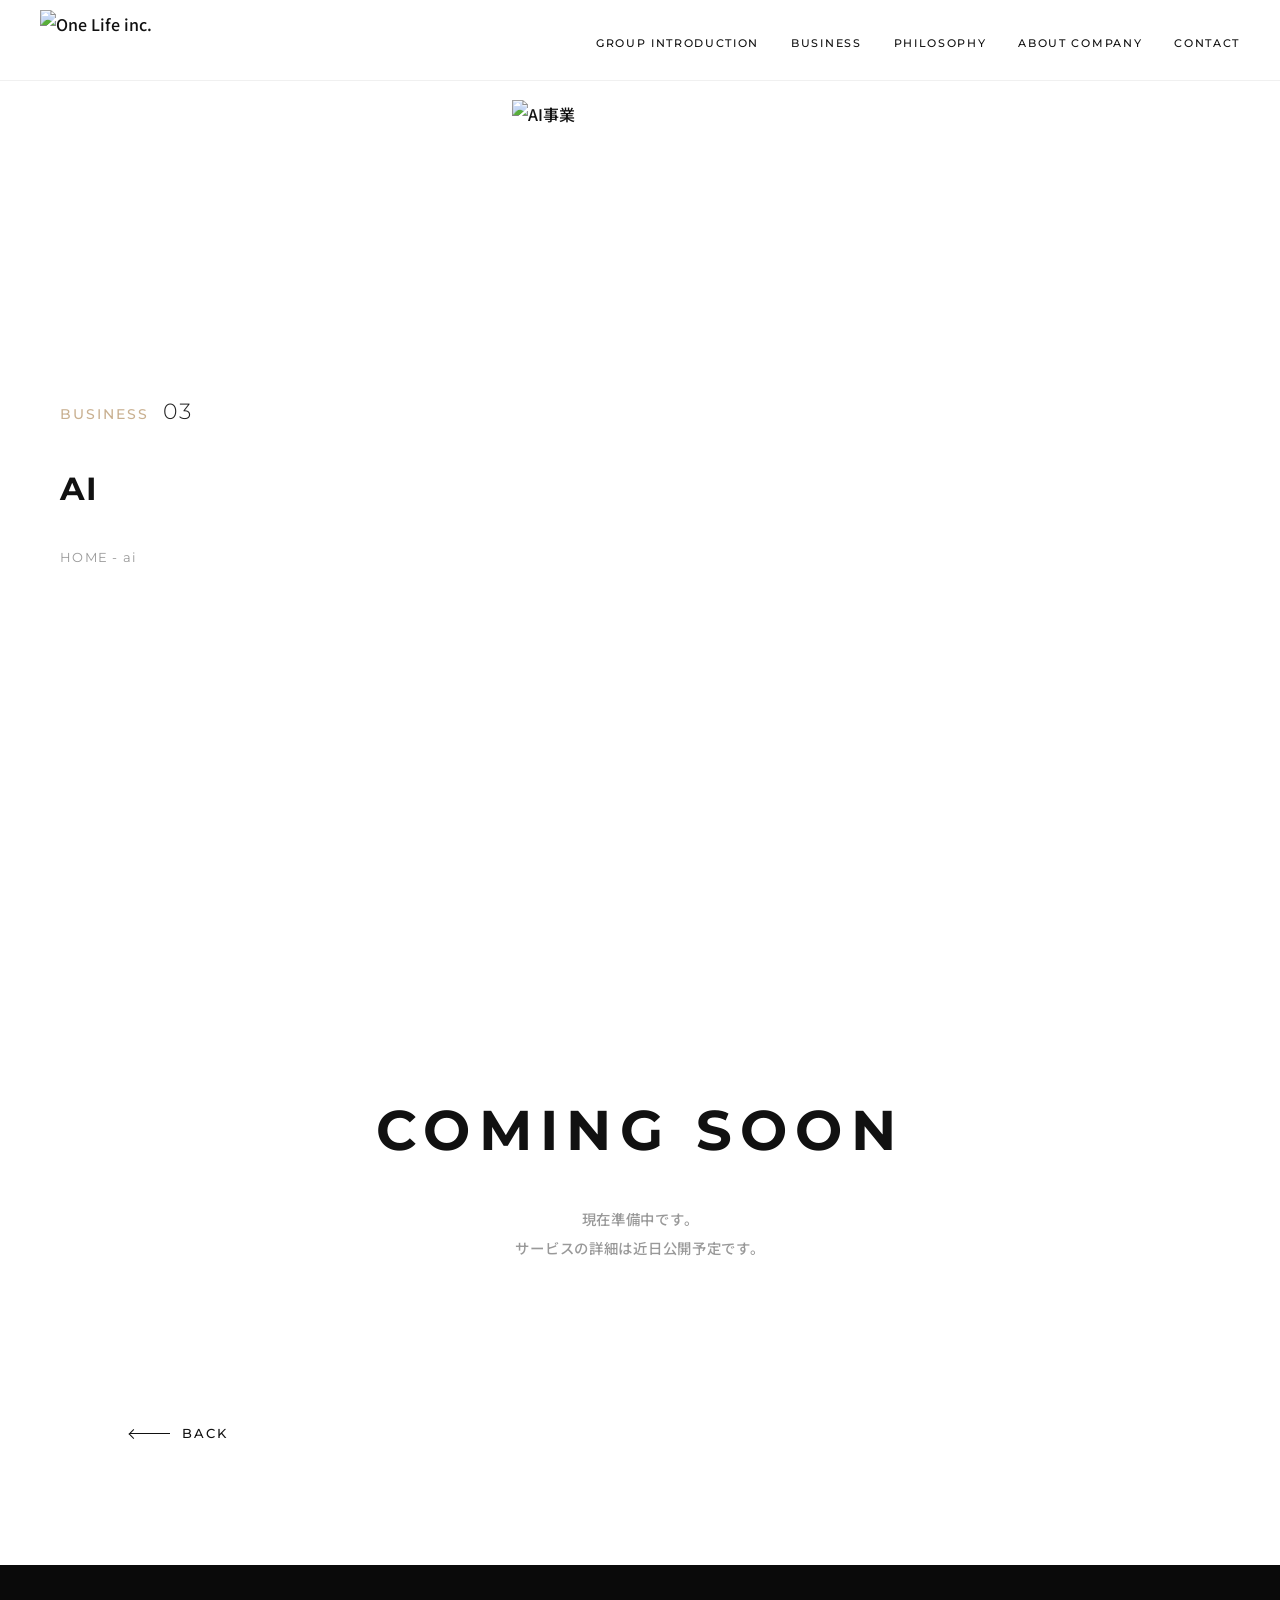
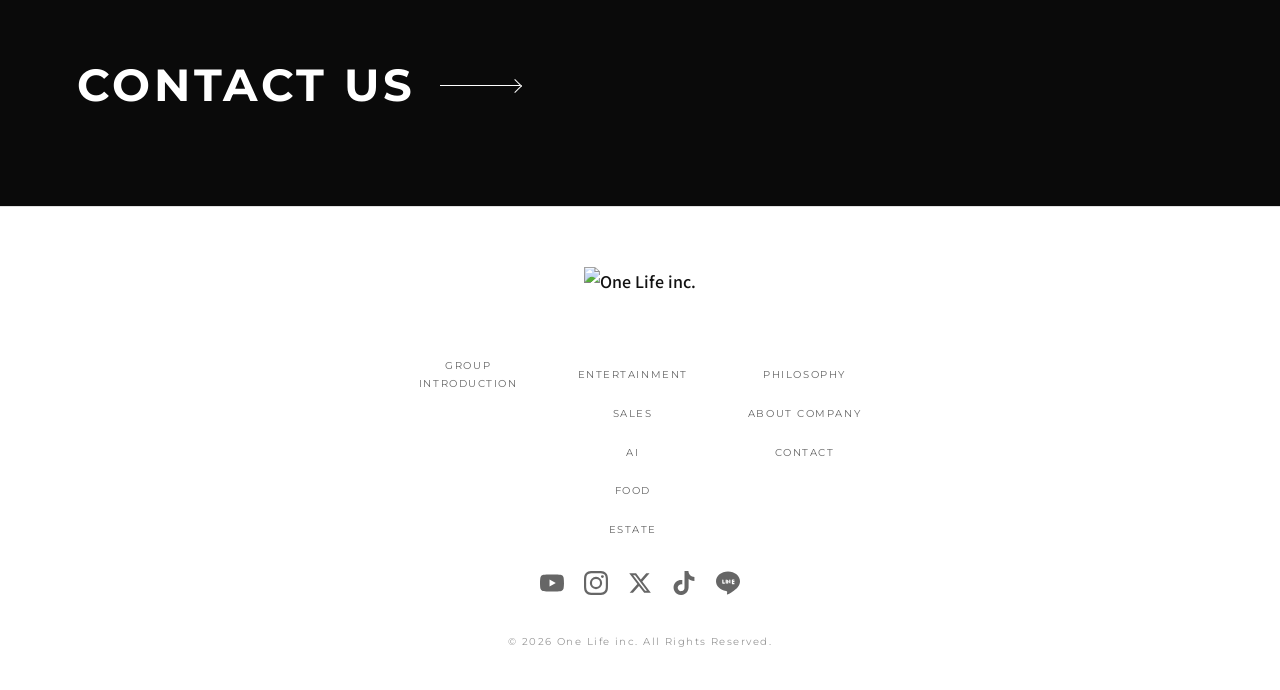
==== commit 3a83061d: "AI page: show Coming Soon and fix logo display - Replace detailed AI feature blocks with Coming Soon" ====
--- a/ai.html
+++ b/ai.html
@@ -64,7 +64,7 @@
         <h1 class="section-label">AI</h1>
         <p class="page-header-breadcrumb">HOME - ai</p>
       </div>
-      <div class="page-header-image">
+      <div class="page-header-image page-header-image-contain">
         <img src="https://res.cloudinary.com/duismpfyp/image/upload/v1775521569/Gemini_Generated_Image_gl941rgl941rgl94_szpyeo.png" alt="AI事業">
       </div>
     </div>
@@ -73,88 +73,9 @@
   <div class="page-body page-body-wide">
     <div class="container">
 
-      <div class="biz-detail-block">
-        <span class="biz-detail-label">CONCEPT</span>
-        <div class="biz-detail-divider"></div>
-        <div class="biz-detail-content">
-          <div class="biz-detail-image">
-            <img src="https://res.cloudinary.com/duismpfyp/image/upload/v1775521569/Gemini_Generated_Image_gl941rgl941rgl94_szpyeo.png" alt="AIMASS">
-          </div>
-          <div class="biz-detail-text">
-            <h3>AIMASS ―<br>日常に溶け込むAI活用を。</h3>
-            <p>専門知識がなくても誰もが使いこなせる、生活密着型AIポータル「AIMASS」。主婦や一般層に寄り添い、家事・コミュニケーション・学びまで、毎日のちょっとした困りごとをAIの力で解決します。</p>
-          </div>
-        </div>
-      </div>
-
-      <div class="biz-detail-block">
-        <span class="biz-detail-label">FEATURE 01</span>
-        <div class="biz-detail-divider"></div>
-        <div class="biz-detail-content">
-          <div class="biz-detail-image">
-            <img src="https://res.cloudinary.com/duismpfyp/image/upload/v1775521569/Gemini_Generated_Image_gl941rgl941rgl94_szpyeo.png" alt="キラーコンテンツ">
-          </div>
-          <div class="biz-detail-text">
-            <h3>主婦・一般層向け<br>キラーコンテンツ</h3>
-            <p>冷蔵庫の在庫から作る「爆速献立提案」、家族の好みを学習した「1週間分のお買い物リスト」など、家事・生活支援カテゴリーを充実。学校や役所への「失礼のない連絡文」、PTAや地域活動の「挨拶・議事録」など、コミュニケーション代行機能も搭載します。さらに子供向けの「かみ砕き解説」や、誰にも言えない「ちょっとした悩み」の壁打ちまで、日常に寄り添う体験を提供します。</p>
-          </div>
-        </div>
-      </div>
-
-      <div class="biz-detail-block">
-        <span class="biz-detail-label">FEATURE 02</span>
-        <div class="biz-detail-divider"></div>
-        <div class="biz-detail-content">
-          <div class="biz-detail-image">
-            <img src="https://res.cloudinary.com/duismpfyp/image/upload/v1775521569/Gemini_Generated_Image_gl941rgl941rgl94_szpyeo.png" alt="パーソナライズ">
-          </div>
-          <div class="biz-detail-text">
-            <h3>パーソナライズ ―<br>育てるAI</h3>
-            <p>家族構成・アレルギー・居住地域・仕事の有無といった「My前提データ」をAIが記憶。ユーザーの文章の癖や好みの長さを学習するトーン＆マナー機能、過去の相談内容に基づく「先回りアドバイス」で、使うほどに自分だけのAIに育っていきます。</p>
-          </div>
-        </div>
-      </div>
-
-      <div class="biz-detail-block">
-        <span class="biz-detail-label">FEATURE 03</span>
-        <div class="biz-detail-divider"></div>
-        <div class="biz-detail-content">
-          <div class="biz-detail-image">
-            <img src="https://res.cloudinary.com/duismpfyp/image/upload/v1775521569/Gemini_Generated_Image_gl941rgl941rgl94_szpyeo.png" alt="ワンタップ">
-          </div>
-          <div class="biz-detail-text">
-            <h3>ワンタップで、<br>誰でも使える</h3>
-            <p>プロンプト不要の「機能別ボタン」で、ワンタップで実行。ビジネス（青）とプライベート（オレンジ）を用途別カラーリングで明確に視覚分離し、ユーザーの「これできる？」を直接反映する AI質問箱 からコンテンツ制作導線を設計しています。</p>
-          </div>
-        </div>
-      </div>
-
-      <div class="biz-detail-block">
-        <span class="biz-detail-label">FEATURE 04</span>
-        <div class="biz-detail-divider"></div>
-        <div class="biz-detail-content">
-          <div class="biz-detail-image">
-            <img src="https://res.cloudinary.com/duismpfyp/image/upload/v1775521569/Gemini_Generated_Image_gl941rgl941rgl94_szpyeo.png" alt="AIニュース">
-          </div>
-          <div class="biz-detail-text">
-            <h3>AI最新情報の<br>翻訳・まとめハブ</h3>
-            <p>海外の最新AIニュースを「専門用語ゼロ」で超要約。主婦や一般層が自分ごととして理解できる形で配信します。複数ソースから情報を集約した網羅性と、次に流行るアプリや生活を劇的に変える新機能を先読みするトレンド紹介で、「これ一箇所でOK」の活用術ハブを目指します。</p>
-          </div>
-        </div>
-      </div>
-
-      <div class="biz-detail-block">
-        <span class="biz-detail-label">FEATURE 05</span>
-        <div class="biz-detail-divider"></div>
-        <div class="biz-detail-content">
-          <div class="biz-detail-image">
-            <img src="https://res.cloudinary.com/duismpfyp/image/upload/v1775521569/Gemini_Generated_Image_gl941rgl941rgl94_szpyeo.png" alt="AI進化質問箱">
-          </div>
-          <div class="biz-detail-text">
-            <h3>ユーザー参加型<br>「AI進化質問箱」</h3>
-            <p>「これできる？」の投稿窓口にユーザーが日常の困りごとを投稿し、AIが解決策を回答。寄せられた声をもとにカテゴリーや機能をアップデートする共創型ブラッシュアップ、他のユーザーの悩みと解決策をナレッジ共有するコミュニティ機能で、ユーザーとともに進化するサービスを実現します。</p>
-          </div>
-        </div>
+      <div class="coming-soon">
+        <p class="coming-soon-label">COMING SOON</p>
+        <p class="coming-soon-text">現在準備中です。<br>サービスの詳細は近日公開予定です。</p>
       </div>
 
       <a href="index.html#ai" class="back-link"><span class="back-arrow"></span> BACK</a>
--- a/css/subpage.css
+++ b/css/subpage.css
@@ -119,14 +119,55 @@
   object-fit: cover;
 }
 
+.page-header-business .page-header-image-contain {
+  background: #fff;
+}
+
+.page-header-business .page-header-image-contain img {
+  object-fit: contain;
+  background: #fff;
+}
+
+/* Coming Soon */
+.coming-soon {
+  text-align: center;
+  padding: 120px 20px;
+}
+
+.coming-soon-label {
+  font-family: var(--font-en-sans);
+  font-size: clamp(2rem, 5vw, 3.5rem);
+  font-weight: 700;
+  letter-spacing: 0.15em;
+  color: #111;
+  margin-bottom: 24px;
+}
+
+.coming-soon-text {
+  font-size: 1rem;
+  line-height: 2;
+  color: var(--color-gray);
+}
+
+@media (max-width: 767px) {
+  .coming-soon {
+    padding: 80px 20px;
+  }
+  .coming-soon-text {
+    font-size: 0.9rem;
+  }
+}
+
 @media (max-width: 768px) {
   .page-header-business {
     min-height: auto;
+    height: auto;
   }
 
   .page-header-business .page-header-inner {
     flex-direction: column-reverse;
     min-height: auto;
+    height: auto;
   }
 
   .page-header-business .page-header-text {
@@ -136,8 +177,10 @@
 
   .page-header-business .page-header-image {
     width: 100%;
+    height: auto;
     min-height: 50vw;
     max-height: 400px;
+    padding-top: 80px;
   }
 
   .page-header-business .section-label {
@@ -513,6 +556,13 @@
   text-align: right;
 }
 
+.ceo-signature-text {
+  display: flex;
+  flex-direction: column;
+  align-items: flex-end;
+  text-align: right;
+}
+
 .ceo-company {
   display: block;
   font-size: 0.75rem;
@@ -534,6 +584,24 @@
   font-size: 1.5rem;
   font-weight: 700;
   letter-spacing: 0.15em;
+}
+
+.ceo-signature-img {
+  display: block;
+  height: 220px;
+  width: auto;
+  object-fit: contain;
+  margin-left: auto;
+  margin-top: -70px;
+  margin-bottom: -60px;
+}
+
+@media (max-width: 767px) {
+  .ceo-signature-img {
+    height: 150px;
+    margin-top: -50px;
+    margin-bottom: -40px;
+  }
 }
 
 /* Company Detail Table */
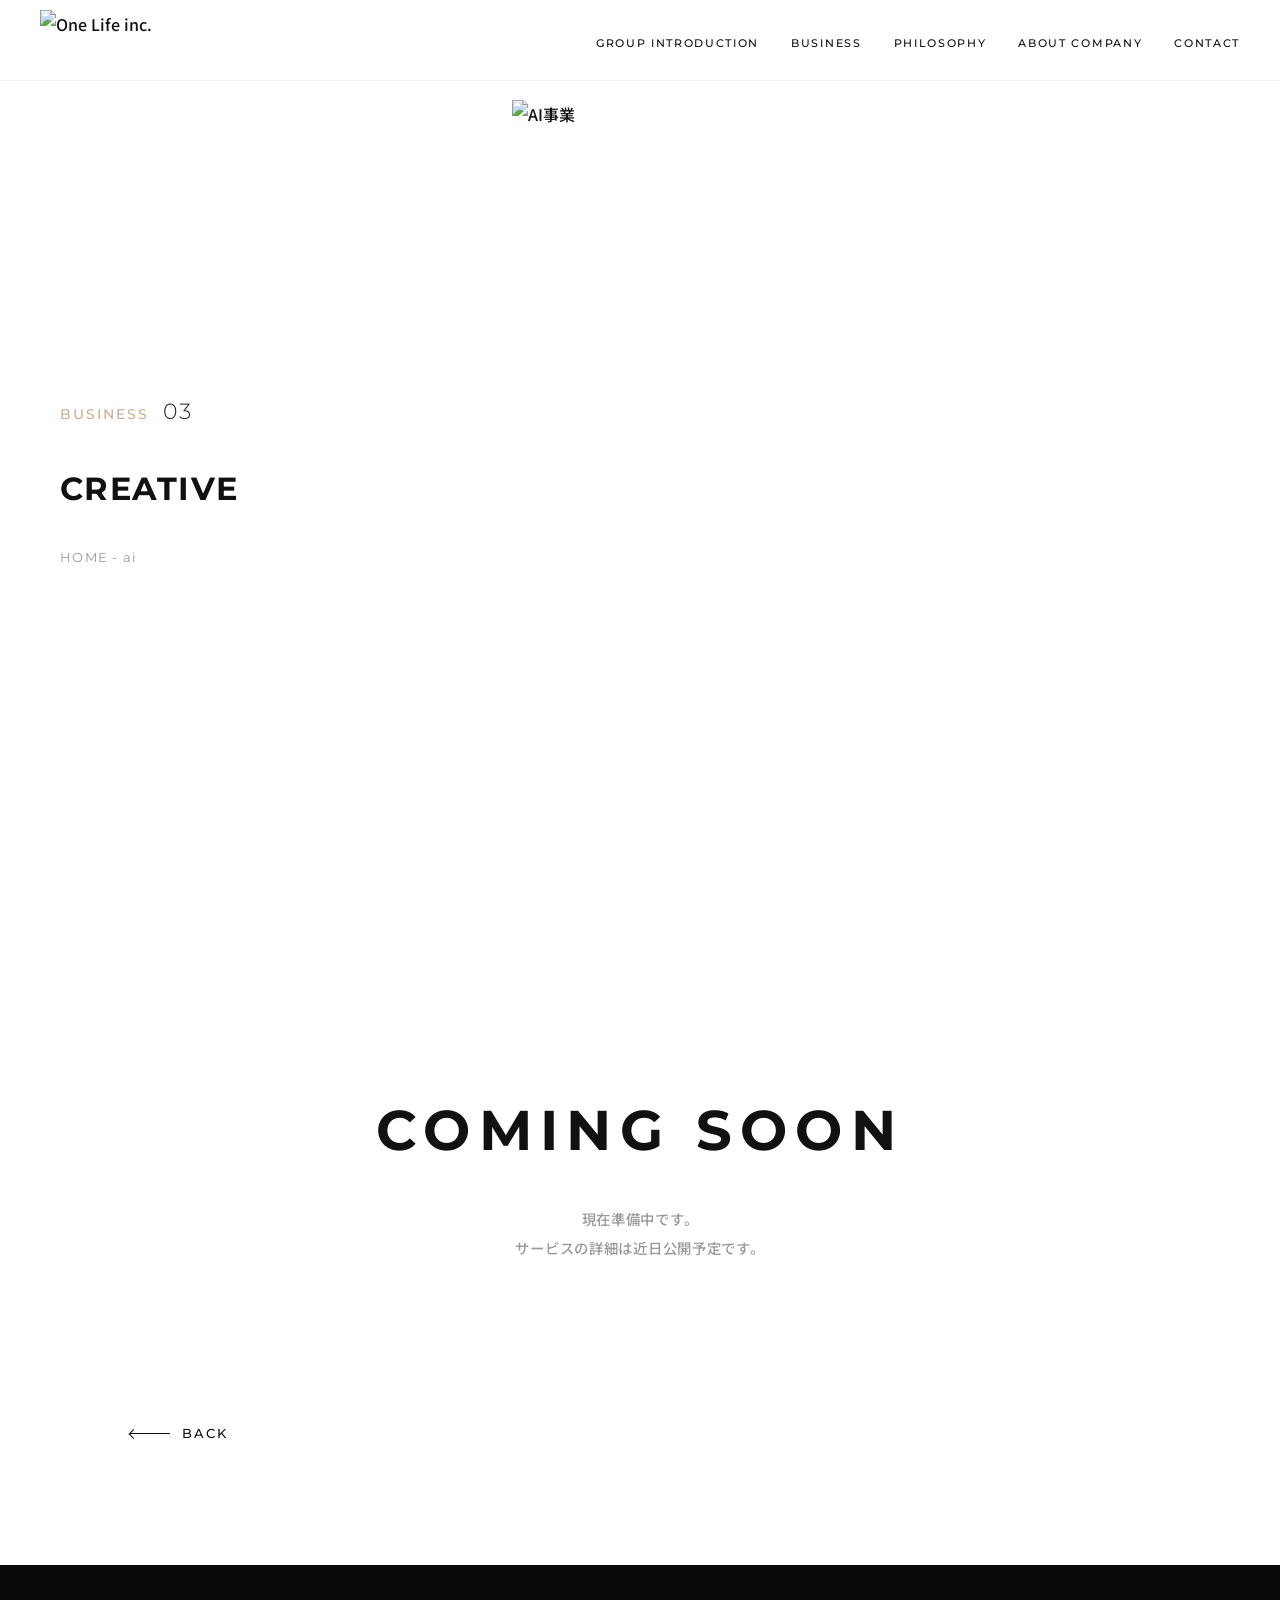
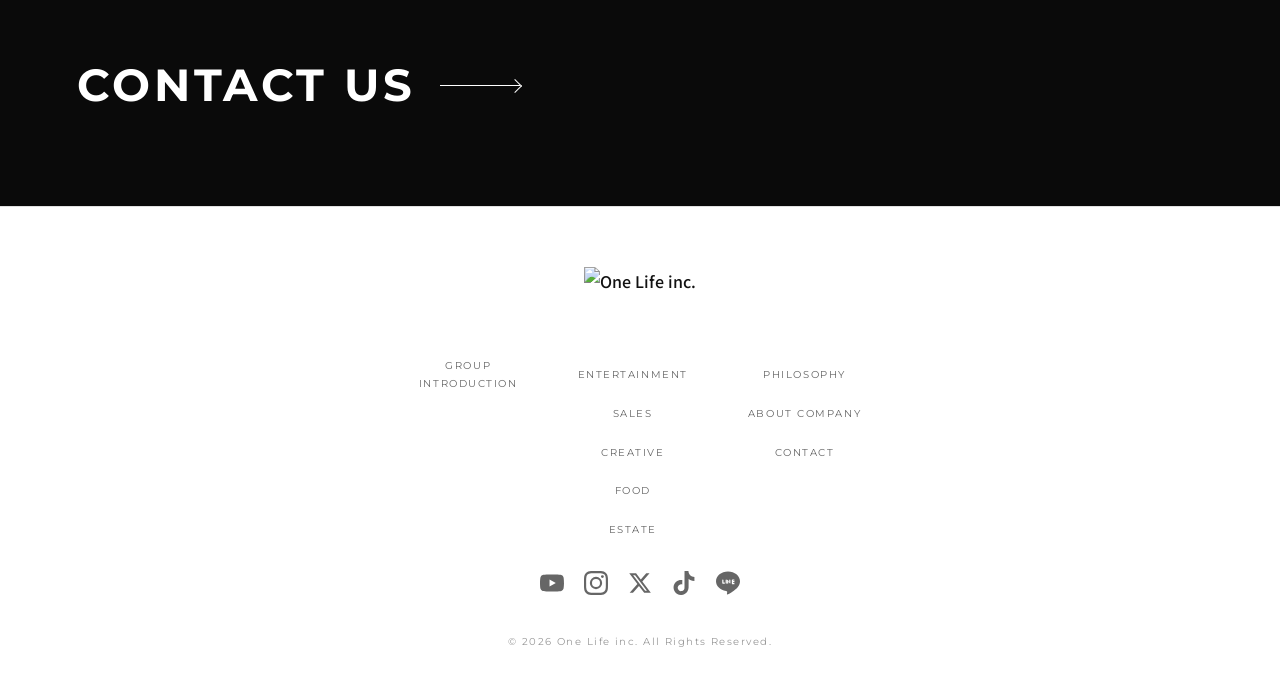
==== commit 9dde8e59: "Rename AI section label to CREATIVE Co-Authored-By: Claude Opus 4.7 (1M context) <noreply@anthropic." ====
--- a/ai.html
+++ b/ai.html
@@ -61,7 +61,7 @@
     <div class="page-header-inner">
       <div class="page-header-text">
         <span class="page-header-label">BUSINESS <span class="page-header-num">03</span></span>
-        <h1 class="section-label">AI</h1>
+        <h1 class="section-label">CREATIVE</h1>
         <p class="page-header-breadcrumb">HOME - ai</p>
       </div>
       <div class="page-header-image page-header-image-contain">
@@ -99,8 +99,8 @@
         <div class="footer-nav-group">
           <ul>
             <li><a href="entertainment.html">ENTERTAINMENT</a></li>
-            <li><a href="sales.html">SALES</a></li>
-            <li><a href="ai.html">AI</a></li>
+            <li><a href="https://onelifesales.com/" target="_blank" rel="noopener noreferrer">SALES</a></li>
+            <li><a href="ai.html">CREATIVE</a></li>
             <li><a href="food.html">FOOD</a></li>
             <li><a href="estate.html">ESTATE</a></li>
           </ul>
